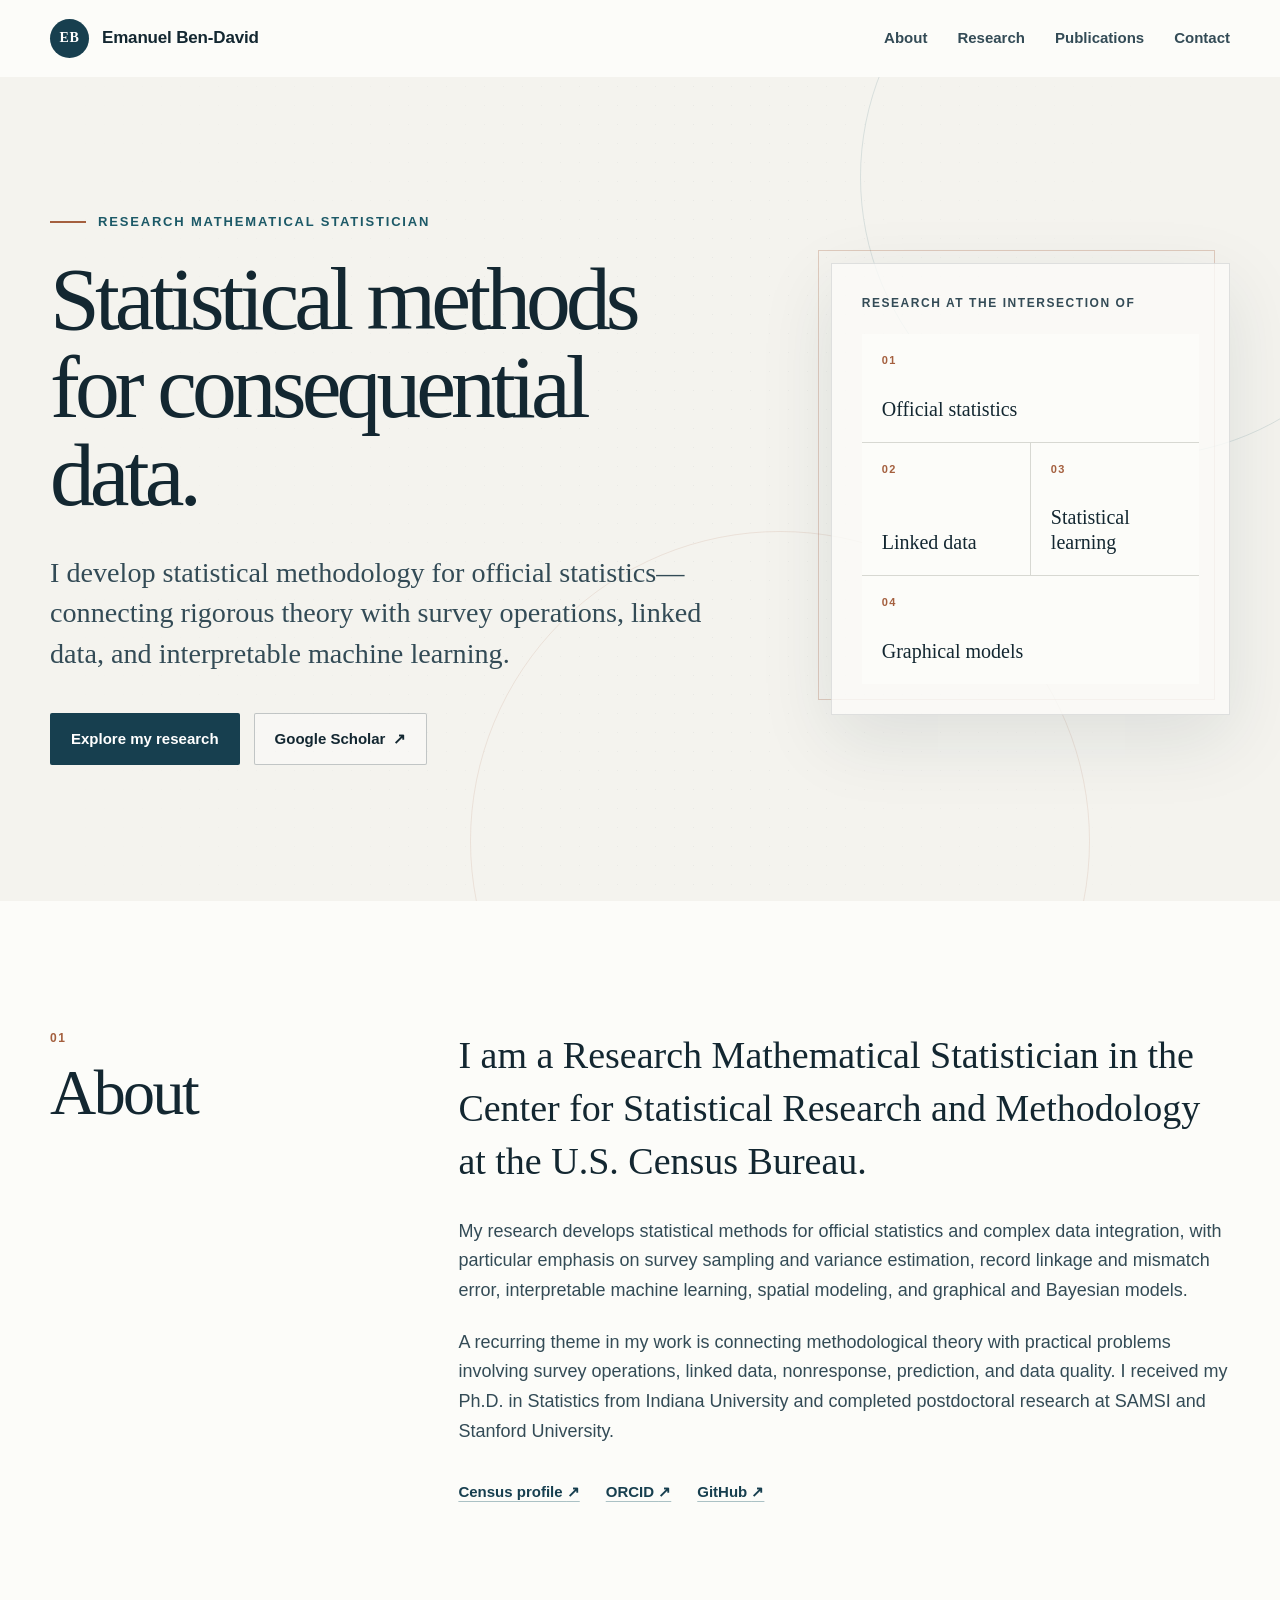
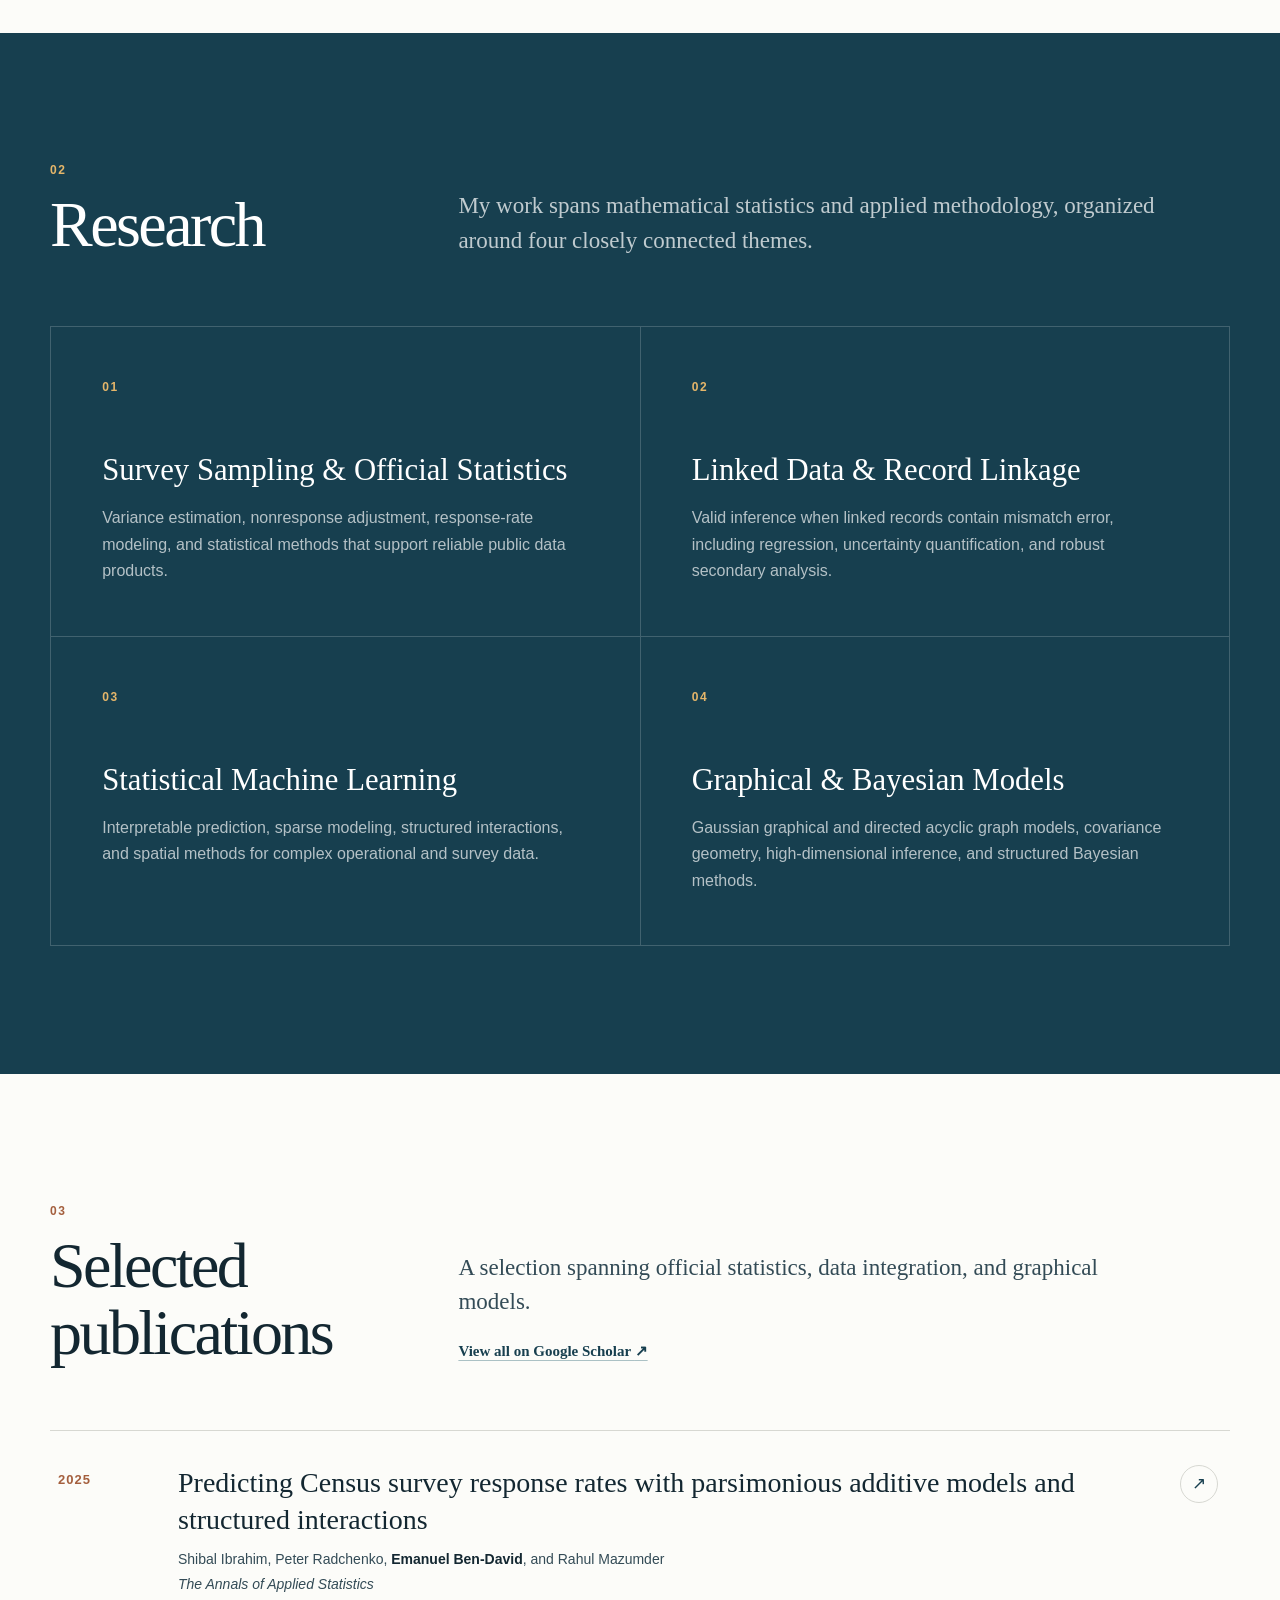
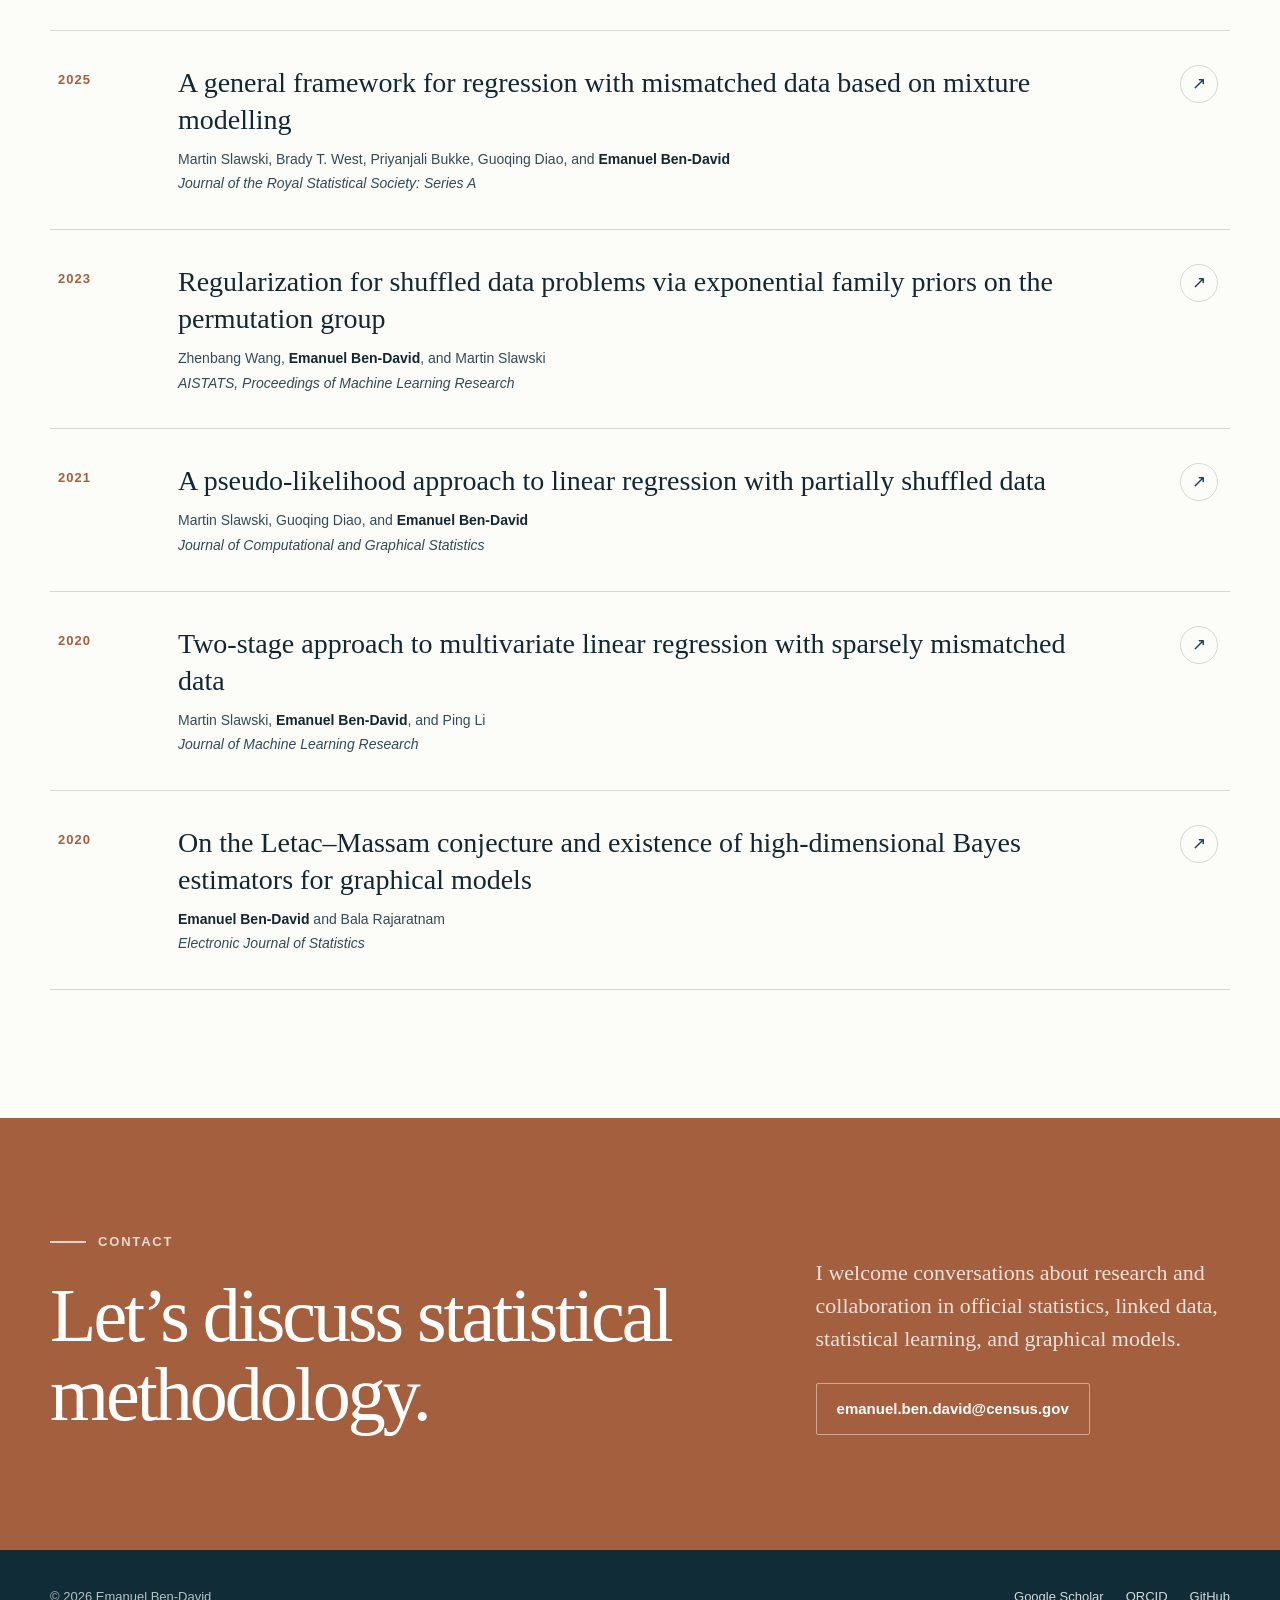
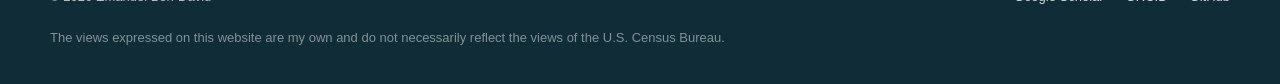
==== index.html @ 2e1df9b4 "Create initial academic website" ====
<!DOCTYPE html>
<html lang="en">
  <head>
    <meta charset="utf-8">
    <meta name="viewport" content="width=device-width, initial-scale=1">
    <meta name="theme-color" content="#173f4f">
    <meta
      name="description"
      content="Emanuel Ben-David is a Research Mathematical Statistician developing statistical methods for official statistics, linked data, and interpretable machine learning."
    >
    <link rel="canonical" href="https://ehb2126.github.io/">

    <meta property="og:type" content="website">
    <meta property="og:title" content="Emanuel Ben-David | Research Mathematical Statistician">
    <meta
      property="og:description"
      content="Statistical methodology for official statistics, data integration, and interpretable machine learning."
    >
    <meta property="og:url" content="https://ehb2126.github.io/">

    <title>Emanuel Ben-David | Research Mathematical Statistician</title>
    <link rel="stylesheet" href="styles.css">
    <script src="script.js" defer></script>

    <script type="application/ld+json">
      {
        "@context": "https://schema.org",
        "@type": "Person",
        "name": "Emanuel Ben-David",
        "url": "https://ehb2126.github.io/",
        "jobTitle": "Research Mathematical Statistician",
        "worksFor": {
          "@type": "GovernmentOrganization",
          "name": "U.S. Census Bureau"
        },
        "alumniOf": {
          "@type": "CollegeOrUniversity",
          "name": "Indiana University"
        },
        "sameAs": [
          "https://scholar.google.com/citations?user=sdaVMvsAAAAJ&hl=en",
          "https://orcid.org/0000-0002-4230-4497",
          "https://github.com/ehb2126"
        ],
        "knowsAbout": [
          "Official statistics",
          "Survey sampling",
          "Record linkage",
          "Statistical machine learning",
          "Graphical models"
        ]
      }
    </script>
  </head>

  <body>
    <a class="skip-link" href="#main-content">Skip to content</a>

    <header class="site-header" data-header>
      <div class="shell header-inner">
        <a class="wordmark" href="#top" aria-label="Emanuel Ben-David, home">
          <span class="wordmark-mark" aria-hidden="true">EB</span>
          <span class="wordmark-name">Emanuel Ben-David</span>
        </a>

        <button
          class="menu-button"
          type="button"
          aria-expanded="false"
          aria-controls="site-navigation"
          data-menu-button
        >
          <span class="menu-button-label">Menu</span>
          <span class="menu-button-icon" aria-hidden="true"></span>
        </button>

        <nav class="site-nav" id="site-navigation" aria-label="Primary navigation" data-navigation>
          <a href="#about">About</a>
          <a href="#research">Research</a>
          <a href="#publications">Publications</a>
          <a href="#contact">Contact</a>
        </nav>
      </div>
    </header>

    <main id="main-content">
      <section class="hero" id="top" aria-labelledby="hero-title">
        <div class="hero-texture" aria-hidden="true"></div>
        <div class="shell hero-grid">
          <div class="hero-copy">
            <p class="eyebrow">Research Mathematical Statistician</p>
            <h1 id="hero-title">Statistical methods for consequential data.</h1>
            <p class="hero-lead">
              I develop statistical methodology for official statistics—connecting rigorous theory
              with survey operations, linked data, and interpretable machine learning.
            </p>
            <div class="hero-actions">
              <a class="button button-primary" href="#research">Explore my research</a>
              <a
                class="button button-secondary"
                href="https://scholar.google.com/citations?user=sdaVMvsAAAAJ&hl=en"
                target="_blank"
                rel="noreferrer"
              >Google Scholar <span aria-hidden="true">↗</span></a>
            </div>
          </div>

          <div class="research-map" role="group" aria-label="Research areas">
            <p class="research-map-label">Research at the intersection of</p>
            <div class="research-map-grid">
              <div class="map-item map-item-wide">
                <span class="map-number">01</span>
                <span>Official statistics</span>
              </div>
              <div class="map-item">
                <span class="map-number">02</span>
                <span>Linked data</span>
              </div>
              <div class="map-item">
                <span class="map-number">03</span>
                <span>Statistical learning</span>
              </div>
              <div class="map-item map-item-wide">
                <span class="map-number">04</span>
                <span>Graphical models</span>
              </div>
            </div>
          </div>
        </div>
      </section>

      <section class="section section-about" id="about" aria-labelledby="about-title">
        <div class="shell section-grid">
          <div class="section-heading">
            <p class="section-index">01</p>
            <h2 id="about-title">About</h2>
          </div>
          <div class="about-copy prose">
            <p class="lede">
              I am a Research Mathematical Statistician in the Center for Statistical Research and
              Methodology at the U.S. Census Bureau.
            </p>
            <p>
              My research develops statistical methods for official statistics and complex data
              integration, with particular emphasis on survey sampling and variance estimation,
              record linkage and mismatch error, interpretable machine learning, spatial modeling,
              and graphical and Bayesian models.
            </p>
            <p>
              A recurring theme in my work is connecting methodological theory with practical
              problems involving survey operations, linked data, nonresponse, prediction, and data
              quality. I received my Ph.D. in Statistics from Indiana University and completed
              postdoctoral research at SAMSI and Stanford University.
            </p>
            <div class="profile-links" role="group" aria-label="Professional profiles">
              <a
                href="https://www.census.gov/content/dam/Census/topics/research/statistical-research/CSRM_Researcher_Profiles.pdf"
                target="_blank"
                rel="noreferrer"
              >Census profile <span aria-hidden="true">↗</span></a>
              <a
                href="https://orcid.org/0000-0002-4230-4497"
                target="_blank"
                rel="noreferrer"
              >ORCID <span aria-hidden="true">↗</span></a>
              <a href="https://github.com/ehb2126" target="_blank" rel="noreferrer">
                GitHub <span aria-hidden="true">↗</span>
              </a>
            </div>
          </div>
        </div>
      </section>

      <section class="section section-tinted" id="research" aria-labelledby="research-title">
        <div class="shell">
          <div class="section-grid section-grid-intro">
            <div class="section-heading">
              <p class="section-index">02</p>
              <h2 id="research-title">Research</h2>
            </div>
            <p class="section-intro">
              My work spans mathematical statistics and applied methodology, organized around four
              closely connected themes.
            </p>
          </div>

          <div class="research-cards">
            <article class="research-card">
              <p class="card-number">01</p>
              <h3>Survey Sampling &amp; Official Statistics</h3>
              <p>
                Variance estimation, nonresponse adjustment, response-rate modeling, and statistical
                methods that support reliable public data products.
              </p>
            </article>

            <article class="research-card">
              <p class="card-number">02</p>
              <h3>Linked Data &amp; Record Linkage</h3>
              <p>
                Valid inference when linked records contain mismatch error, including regression,
                uncertainty quantification, and robust secondary analysis.
              </p>
            </article>

            <article class="research-card">
              <p class="card-number">03</p>
              <h3>Statistical Machine Learning</h3>
              <p>
                Interpretable prediction, sparse modeling, structured interactions, and spatial
                methods for complex operational and survey data.
              </p>
            </article>

            <article class="research-card">
              <p class="card-number">04</p>
              <h3>Graphical &amp; Bayesian Models</h3>
              <p>
                Gaussian graphical and directed acyclic graph models, covariance geometry,
                high-dimensional inference, and structured Bayesian methods.
              </p>
            </article>
          </div>
        </div>
      </section>

      <section class="section" id="publications" aria-labelledby="publications-title">
        <div class="shell">
          <div class="section-grid section-grid-intro">
            <div class="section-heading">
              <p class="section-index">03</p>
              <h2 id="publications-title">Selected publications</h2>
            </div>
            <div class="section-intro publication-intro">
              <p>A selection spanning official statistics, data integration, and graphical models.</p>
              <a
                class="text-link"
                href="https://scholar.google.com/citations?user=sdaVMvsAAAAJ&hl=en"
                target="_blank"
                rel="noreferrer"
              >View all on Google Scholar <span aria-hidden="true">↗</span></a>
            </div>
          </div>

          <div class="publication-list">
            <article class="publication">
              <div class="publication-year">2025</div>
              <div class="publication-copy">
                <h3>
                  <a
                    href="https://projecteuclid.org/journals/annals-of-applied-statistics/volume-19/issue-1/Predicting-census-survey-response-rates-with-parsimonious-additive-models-and/10.1214/24-AOAS1929.full"
                    target="_blank"
                    rel="noreferrer"
                  >Predicting Census survey response rates with parsimonious additive models and structured interactions</a>
                </h3>
                <p class="authors">
                  Shibal Ibrahim, Peter Radchenko, <strong>Emanuel Ben-David</strong>, and Rahul Mazumder
                </p>
                <p class="venue">The Annals of Applied Statistics</p>
              </div>
              <a
                class="publication-arrow"
                href="https://projecteuclid.org/journals/annals-of-applied-statistics/volume-19/issue-1/Predicting-census-survey-response-rates-with-parsimonious-additive-models-and/10.1214/24-AOAS1929.full"
                target="_blank"
                rel="noreferrer"
                aria-label="Open publication: Predicting Census survey response rates"
              >↗</a>
            </article>

            <article class="publication">
              <div class="publication-year">2025</div>
              <div class="publication-copy">
                <h3>
                  <a
                    href="https://doi.org/10.1093/jrsssa/qnae083"
                    target="_blank"
                    rel="noreferrer"
                  >A general framework for regression with mismatched data based on mixture modelling</a>
                </h3>
                <p class="authors">
                  Martin Slawski, Brady T. West, Priyanjali Bukke, Guoqing Diao, and
                  <strong>Emanuel Ben-David</strong>
                </p>
                <p class="venue">Journal of the Royal Statistical Society: Series A</p>
              </div>
              <a
                class="publication-arrow"
                href="https://doi.org/10.1093/jrsssa/qnae083"
                target="_blank"
                rel="noreferrer"
                aria-label="Open publication: A general framework for regression with mismatched data"
              >↗</a>
            </article>

            <article class="publication">
              <div class="publication-year">2023</div>
              <div class="publication-copy">
                <h3>
                  <a
                    href="https://proceedings.mlr.press/v206/wang23a.html"
                    target="_blank"
                    rel="noreferrer"
                  >Regularization for shuffled data problems via exponential family priors on the permutation group</a>
                </h3>
                <p class="authors">
                  Zhenbang Wang, <strong>Emanuel Ben-David</strong>, and Martin Slawski
                </p>
                <p class="venue">AISTATS, Proceedings of Machine Learning Research</p>
              </div>
              <a
                class="publication-arrow"
                href="https://proceedings.mlr.press/v206/wang23a.html"
                target="_blank"
                rel="noreferrer"
                aria-label="Open publication: Regularization for shuffled data problems"
              >↗</a>
            </article>

            <article class="publication">
              <div class="publication-year">2021</div>
              <div class="publication-copy">
                <h3>
                  <a
                    href="https://doi.org/10.1080/10618600.2020.1870482"
                    target="_blank"
                    rel="noreferrer"
                  >A pseudo-likelihood approach to linear regression with partially shuffled data</a>
                </h3>
                <p class="authors">
                  Martin Slawski, Guoqing Diao, and <strong>Emanuel Ben-David</strong>
                </p>
                <p class="venue">Journal of Computational and Graphical Statistics</p>
              </div>
              <a
                class="publication-arrow"
                href="https://doi.org/10.1080/10618600.2020.1870482"
                target="_blank"
                rel="noreferrer"
                aria-label="Open publication: A pseudo-likelihood approach to linear regression"
              >↗</a>
            </article>

            <article class="publication">
              <div class="publication-year">2020</div>
              <div class="publication-copy">
                <h3>
                  <a
                    href="https://www.jmlr.org/papers/v21/19-645.html"
                    target="_blank"
                    rel="noreferrer"
                  >Two-stage approach to multivariate linear regression with sparsely mismatched data</a>
                </h3>
                <p class="authors">
                  Martin Slawski, <strong>Emanuel Ben-David</strong>, and Ping Li
                </p>
                <p class="venue">Journal of Machine Learning Research</p>
              </div>
              <a
                class="publication-arrow"
                href="https://www.jmlr.org/papers/v21/19-645.html"
                target="_blank"
                rel="noreferrer"
                aria-label="Open publication: Two-stage approach to multivariate linear regression"
              >↗</a>
            </article>

            <article class="publication">
              <div class="publication-year">2020</div>
              <div class="publication-copy">
                <h3>
                  <a
                    href="https://doi.org/10.1214/19-EJS1669"
                    target="_blank"
                    rel="noreferrer"
                  >On the Letac–Massam conjecture and existence of high-dimensional Bayes estimators for graphical models</a>
                </h3>
                <p class="authors">
                  <strong>Emanuel Ben-David</strong> and Bala Rajaratnam
                </p>
                <p class="venue">Electronic Journal of Statistics</p>
              </div>
              <a
                class="publication-arrow"
                href="https://doi.org/10.1214/19-EJS1669"
                target="_blank"
                rel="noreferrer"
                aria-label="Open publication: On the Letac–Massam conjecture"
              >↗</a>
            </article>
          </div>
        </div>
      </section>

      <section class="contact" id="contact" aria-labelledby="contact-title">
        <div class="shell contact-grid">
          <div>
            <p class="eyebrow eyebrow-light">Contact</p>
            <h2 id="contact-title">Let’s discuss statistical methodology.</h2>
          </div>
          <div class="contact-copy">
            <p>
              I welcome conversations about research and collaboration in official statistics,
              linked data, statistical learning, and graphical models.
            </p>
            <a class="button button-light" href="mailto:emanuel.ben.david@census.gov">
              emanuel.ben.david@census.gov
            </a>
          </div>
        </div>
      </section>
    </main>

    <footer class="site-footer">
      <div class="shell footer-main">
        <p>© <span data-current-year>2026</span> Emanuel Ben-David</p>
        <div class="footer-links">
          <a
            href="https://scholar.google.com/citations?user=sdaVMvsAAAAJ&hl=en"
            target="_blank"
            rel="noreferrer"
          >Google Scholar</a>
          <a href="https://orcid.org/0000-0002-4230-4497" target="_blank" rel="noreferrer">ORCID</a>
          <a href="https://github.com/ehb2126" target="_blank" rel="noreferrer">GitHub</a>
        </div>
      </div>
      <div class="shell disclaimer">
        The views expressed on this website are my own and do not necessarily reflect the views of
        the U.S. Census Bureau.
      </div>
    </footer>
  </body>
</html>
---- styles.css ----
:root {
  --ink: #132731;
  --ink-soft: #334b56;
  --paper: #f4f3ee;
  --paper-deep: #e9e8e1;
  --surface: #fcfcf9;
  --line: #d7d8d2;
  --teal: #1c5967;
  --teal-dark: #173f4f;
  --rust: #a45f3e;
  --gold: #d5a95a;
  --white: #ffffff;
  --shadow: 0 24px 70px rgba(20, 49, 59, 0.1);
  --shell: min(1180px, calc(100% - 48px));
  --serif: Iowan Old Style, Palatino Linotype, Book Antiqua, Palatino, Georgia, serif;
  --sans: Inter, ui-sans-serif, -apple-system, BlinkMacSystemFont, "Segoe UI", sans-serif;
}

*,
*::before,
*::after {
  box-sizing: border-box;
}

html {
  scroll-behavior: smooth;
  scroll-padding-top: 92px;
}

body {
  margin: 0;
  color: var(--ink);
  background: var(--surface);
  font-family: var(--sans);
  font-size: 17px;
  line-height: 1.65;
  -webkit-font-smoothing: antialiased;
}

body.menu-open {
  overflow: hidden;
}

a {
  color: inherit;
  text-decoration-thickness: 1px;
  text-underline-offset: 4px;
}

a:hover {
  color: var(--teal);
}

button,
a {
  -webkit-tap-highlight-color: transparent;
}

:focus-visible {
  outline: 3px solid var(--gold);
  outline-offset: 4px;
}

.shell {
  width: var(--shell);
  margin-inline: auto;
}

.skip-link {
  position: fixed;
  z-index: 1000;
  top: 12px;
  left: 12px;
  padding: 10px 14px;
  color: var(--white);
  background: var(--teal-dark);
  transform: translateY(-150%);
  transition: transform 180ms ease;
}

.skip-link:focus {
  transform: translateY(0);
}

.site-header {
  position: sticky;
  z-index: 100;
  top: 0;
  border-bottom: 1px solid transparent;
  background: rgba(252, 252, 249, 0.88);
  backdrop-filter: blur(16px);
  transition: border-color 180ms ease, box-shadow 180ms ease;
}

.site-header.is-scrolled {
  border-color: rgba(19, 39, 49, 0.1);
  box-shadow: 0 8px 30px rgba(20, 49, 59, 0.05);
}

.header-inner {
  display: flex;
  min-height: 76px;
  align-items: center;
  justify-content: space-between;
  gap: 32px;
}

.wordmark {
  display: inline-flex;
  align-items: center;
  gap: 13px;
  color: var(--ink);
  font-weight: 650;
  letter-spacing: -0.01em;
  text-decoration: none;
}

.wordmark:hover {
  color: var(--ink);
}

.wordmark-mark {
  display: grid;
  width: 39px;
  height: 39px;
  place-items: center;
  border-radius: 50%;
  color: var(--white);
  background: var(--teal-dark);
  font-family: var(--serif);
  font-size: 14px;
  letter-spacing: 0.04em;
}

.site-nav {
  display: flex;
  align-items: center;
  gap: 30px;
}

.site-nav a {
  position: relative;
  color: var(--ink-soft);
  font-size: 15px;
  font-weight: 600;
  text-decoration: none;
}

.site-nav a::after {
  position: absolute;
  right: 0;
  bottom: -7px;
  left: 0;
  height: 2px;
  background: var(--rust);
  content: "";
  transform: scaleX(0);
  transform-origin: left;
  transition: transform 160ms ease;
}

.site-nav a:hover,
.site-nav a.is-active {
  color: var(--ink);
}

.site-nav a:hover::after,
.site-nav a.is-active::after {
  transform: scaleX(1);
}

.menu-button {
  display: none;
}

.hero {
  position: relative;
  overflow: hidden;
  min-height: calc(100vh - 76px);
  min-height: calc(100svh - 76px);
  padding: 96px 0;
  background: var(--paper);
}

.hero::before {
  position: absolute;
  top: -180px;
  right: -140px;
  width: 560px;
  height: 560px;
  border: 1px solid rgba(28, 89, 103, 0.13);
  border-radius: 50%;
  content: "";
}

.hero::after {
  position: absolute;
  right: 190px;
  bottom: -250px;
  width: 620px;
  height: 620px;
  border: 1px solid rgba(164, 95, 62, 0.12);
  border-radius: 50%;
  content: "";
}

.hero-texture {
  position: absolute;
  inset: 0;
  opacity: 0.32;
  background-image: radial-gradient(rgba(19, 39, 49, 0.16) 0.7px, transparent 0.7px);
  background-size: 19px 19px;
  mask-image: linear-gradient(to right, transparent 2%, black 55%, transparent 96%);
}

.hero-grid {
  position: relative;
  z-index: 1;
  display: grid;
  min-height: calc(100vh - 268px);
  min-height: calc(100svh - 268px);
  align-items: center;
  grid-template-columns: minmax(0, 1.25fr) minmax(360px, 0.75fr);
  gap: clamp(60px, 9vw, 132px);
}

.not-found-grid {
  min-height: calc(100svh - 192px);
  grid-template-columns: 1fr;
}

.eyebrow {
  display: flex;
  margin: 0 0 24px;
  align-items: center;
  gap: 12px;
  color: var(--teal);
  font-size: 13px;
  font-weight: 750;
  letter-spacing: 0.14em;
  line-height: 1.4;
  text-transform: uppercase;
}

.eyebrow::before {
  width: 36px;
  height: 2px;
  background: var(--rust);
  content: "";
}

.hero h1 {
  max-width: 780px;
  margin: 0;
  font-family: var(--serif);
  font-size: clamp(56px, 7vw, 92px);
  font-weight: 500;
  letter-spacing: -0.055em;
  line-height: 0.98;
}

.hero-lead {
  max-width: 670px;
  margin: 34px 0 0;
  color: var(--ink-soft);
  font-family: var(--serif);
  font-size: clamp(22px, 2.2vw, 29px);
  line-height: 1.45;
}

.hero-actions {
  display: flex;
  margin-top: 38px;
  flex-wrap: wrap;
  gap: 14px;
}

.button {
  display: inline-flex;
  min-height: 52px;
  padding: 12px 20px;
  align-items: center;
  justify-content: center;
  gap: 8px;
  border: 1px solid transparent;
  border-radius: 2px;
  font-size: 15px;
  font-weight: 700;
  text-decoration: none;
  transition: background 160ms ease, border-color 160ms ease, color 160ms ease,
    transform 160ms ease;
}

.button:hover {
  transform: translateY(-2px);
}

.button-primary {
  color: var(--white);
  background: var(--teal-dark);
}

.button-primary:hover {
  color: var(--white);
  background: var(--teal);
}

.button-secondary {
  border-color: rgba(19, 39, 49, 0.24);
  color: var(--ink);
  background: rgba(255, 255, 255, 0.35);
}

.button-secondary:hover {
  border-color: var(--teal);
  color: var(--teal-dark);
  background: var(--white);
}

.research-map {
  position: relative;
  padding: 30px;
  border: 1px solid rgba(19, 39, 49, 0.12);
  background: rgba(252, 252, 249, 0.8);
  box-shadow: var(--shadow);
}

.research-map::before {
  position: absolute;
  z-index: -1;
  inset: -14px 14px 14px -14px;
  border: 1px solid rgba(164, 95, 62, 0.28);
  content: "";
}

.research-map-label {
  margin: 0 0 20px;
  color: var(--ink-soft);
  font-size: 12px;
  font-weight: 750;
  letter-spacing: 0.13em;
  text-transform: uppercase;
}

.research-map-grid {
  display: grid;
  grid-template-columns: 1fr 1fr;
  gap: 1px;
  background: var(--line);
}

.map-item {
  display: flex;
  min-height: 132px;
  padding: 20px;
  flex-direction: column;
  justify-content: space-between;
  color: var(--ink);
  background: var(--surface);
  font-family: var(--serif);
  font-size: 20px;
  line-height: 1.25;
}

.map-item-wide {
  grid-column: span 2;
  min-height: 108px;
}

.map-number {
  color: var(--rust);
  font-family: var(--sans);
  font-size: 11px;
  font-weight: 800;
  letter-spacing: 0.12em;
}

.section {
  padding: clamp(92px, 10vw, 148px) 0;
}

.section-grid {
  display: grid;
  grid-template-columns: minmax(200px, 0.38fr) minmax(0, 1fr);
  gap: clamp(48px, 9vw, 140px);
}

.section-heading {
  align-self: start;
}

.section-index {
  margin: 0 0 10px;
  color: var(--rust);
  font-size: 12px;
  font-weight: 800;
  letter-spacing: 0.14em;
}

.section h2,
.contact h2 {
  margin: 0;
  font-family: var(--serif);
  font-size: clamp(40px, 5vw, 64px);
  font-weight: 500;
  letter-spacing: -0.04em;
  line-height: 1.05;
}

.prose {
  max-width: 800px;
  color: var(--ink-soft);
  font-size: 18px;
}

.prose p {
  margin: 0 0 22px;
}

.prose .lede {
  margin-bottom: 28px;
  color: var(--ink);
  font-family: var(--serif);
  font-size: clamp(27px, 3vw, 38px);
  line-height: 1.4;
}

.profile-links {
  display: flex;
  margin-top: 34px;
  flex-wrap: wrap;
  gap: 10px 26px;
}

.profile-links a,
.text-link {
  color: var(--teal-dark);
  font-size: 15px;
  font-weight: 750;
  text-decoration-color: rgba(28, 89, 103, 0.36);
}

.section-tinted {
  background: var(--teal-dark);
  color: var(--white);
}

.section-tinted .section-index {
  color: #e5b66a;
}

.section-grid-intro {
  align-items: end;
}

.section-intro {
  max-width: 700px;
  margin: 0;
  color: var(--ink-soft);
  font-family: var(--serif);
  font-size: 23px;
  line-height: 1.5;
}

.section-tinted .section-intro {
  color: rgba(255, 255, 255, 0.73);
}

.research-cards {
  display: grid;
  margin-top: 68px;
  grid-template-columns: repeat(2, minmax(0, 1fr));
  border-top: 1px solid rgba(255, 255, 255, 0.18);
  border-left: 1px solid rgba(255, 255, 255, 0.18);
}

.research-card {
  min-height: 305px;
  padding: clamp(30px, 4vw, 52px);
  border-right: 1px solid rgba(255, 255, 255, 0.18);
  border-bottom: 1px solid rgba(255, 255, 255, 0.18);
  transition: background 180ms ease;
}

.research-card:hover {
  background: rgba(255, 255, 255, 0.045);
}

.card-number {
  margin: 0 0 54px;
  color: #e5b66a;
  font-size: 12px;
  font-weight: 800;
  letter-spacing: 0.14em;
}

.research-card h3 {
  margin: 0 0 17px;
  font-family: var(--serif);
  font-size: clamp(25px, 2.4vw, 33px);
  font-weight: 500;
  line-height: 1.18;
}

.research-card p:last-child {
  max-width: 480px;
  margin: 0;
  color: rgba(255, 255, 255, 0.68);
  font-size: 16px;
}

.publication-intro p {
  margin: 0 0 12px;
}

.publication-list {
  margin-top: 64px;
  border-top: 1px solid var(--line);
}

.publication {
  display: grid;
  padding: 34px 8px;
  align-items: start;
  grid-template-columns: 92px minmax(0, 1fr) 42px;
  gap: 28px;
  border-bottom: 1px solid var(--line);
  transition: background 160ms ease, padding 160ms ease;
}

.publication:hover {
  padding-right: 18px;
  padding-left: 18px;
  background: var(--paper);
}

.publication-year {
  padding-top: 4px;
  color: var(--rust);
  font-size: 13px;
  font-weight: 800;
  letter-spacing: 0.08em;
}

.publication h3 {
  max-width: 900px;
  margin: 0 0 10px;
  font-family: var(--serif);
  font-size: clamp(21px, 2.2vw, 28px);
  font-weight: 500;
  line-height: 1.32;
}

.publication h3 a {
  text-decoration: none;
}

.publication h3 a:hover {
  color: var(--teal);
}

.authors,
.venue {
  margin: 0;
  color: var(--ink-soft);
  font-size: 14px;
  line-height: 1.55;
}

.authors strong {
  color: var(--ink);
  font-weight: 700;
}

.venue {
  margin-top: 3px;
  font-style: italic;
}

.publication-arrow {
  display: grid;
  width: 38px;
  height: 38px;
  place-items: center;
  border: 1px solid var(--line);
  border-radius: 50%;
  color: var(--teal-dark);
  font-size: 17px;
  text-decoration: none;
  transition: color 160ms ease, background 160ms ease, border-color 160ms ease;
}

.publication-arrow:hover {
  border-color: var(--teal-dark);
  color: var(--white);
  background: var(--teal-dark);
}

.contact {
  padding: clamp(84px, 9vw, 128px) 0;
  color: var(--white);
  background: var(--rust);
}

.contact-grid {
  display: grid;
  align-items: end;
  grid-template-columns: minmax(0, 1fr) minmax(360px, 0.65fr);
  gap: clamp(48px, 10vw, 150px);
}

.eyebrow-light {
  color: rgba(255, 255, 255, 0.76);
}

.eyebrow-light::before {
  background: rgba(255, 255, 255, 0.72);
}

.contact h2 {
  max-width: 700px;
  font-size: clamp(44px, 6vw, 76px);
}

.contact-copy p {
  max-width: 560px;
  margin: 0 0 28px;
  color: rgba(255, 255, 255, 0.82);
  font-family: var(--serif);
  font-size: 22px;
  line-height: 1.5;
}

.button-light {
  border-color: rgba(255, 255, 255, 0.45);
  color: var(--white);
  background: transparent;
}

.button-light:hover {
  color: var(--rust);
  background: var(--white);
}

.site-footer {
  padding: 36px 0;
  color: rgba(255, 255, 255, 0.7);
  background: #102c37;
  font-size: 13px;
}

.footer-main {
  display: flex;
  align-items: center;
  justify-content: space-between;
  gap: 24px;
}

.footer-main p {
  margin: 0;
}

.footer-links {
  display: flex;
  flex-wrap: wrap;
  gap: 22px;
}

.footer-links a {
  color: rgba(255, 255, 255, 0.82);
  text-decoration: none;
}

.footer-links a:hover {
  color: var(--white);
}

.disclaimer {
  max-width: 830px;
  margin-top: 20px;
  margin-left: max(24px, calc((100% - min(1180px, calc(100% - 48px))) / 2));
  color: rgba(255, 255, 255, 0.48);
  line-height: 1.55;
}

@media (max-width: 900px) {
  :root {
    --shell: min(100% - 40px, 760px);
  }

  .header-inner {
    min-height: 70px;
  }

  .menu-button {
    display: inline-flex;
    padding: 10px 0;
    align-items: center;
    gap: 10px;
    border: 0;
    color: var(--ink);
    background: transparent;
    font: inherit;
    font-size: 14px;
    font-weight: 700;
    cursor: pointer;
  }

  .menu-button-icon,
  .menu-button-icon::before,
  .menu-button-icon::after {
    display: block;
    width: 21px;
    height: 2px;
    background: currentColor;
    content: "";
    transition: transform 180ms ease, opacity 180ms ease;
  }

  .menu-button-icon {
    position: relative;
  }

  .menu-button-icon::before {
    position: absolute;
    top: -6px;
  }

  .menu-button-icon::after {
    position: absolute;
    top: 6px;
  }

  .menu-button[aria-expanded="true"] .menu-button-icon {
    background: transparent;
  }

  .menu-button[aria-expanded="true"] .menu-button-icon::before {
    top: 0;
    transform: rotate(45deg);
  }

  .menu-button[aria-expanded="true"] .menu-button-icon::after {
    top: 0;
    transform: rotate(-45deg);
  }

  .site-nav {
    position: fixed;
    top: 70px;
    right: 0;
    left: 0;
    display: grid;
    padding: 24px 20px 32px;
    gap: 0;
    border-bottom: 1px solid var(--line);
    background: var(--surface);
    box-shadow: 0 20px 40px rgba(20, 49, 59, 0.12);
    opacity: 0;
    pointer-events: none;
    transform: translateY(-12px);
    transition: opacity 180ms ease, transform 180ms ease;
  }

  .site-nav.is-open {
    opacity: 1;
    pointer-events: auto;
    transform: translateY(0);
  }

  .site-nav a {
    padding: 15px 4px;
    border-bottom: 1px solid var(--line);
    font-family: var(--serif);
    font-size: 22px;
    font-weight: 500;
  }

  .site-nav a:last-child {
    border-bottom: 0;
  }

  .site-nav a::after {
    display: none;
  }

  .hero {
    min-height: auto;
    padding: 84px 0 96px;
  }

  .hero-grid {
    min-height: auto;
    grid-template-columns: 1fr;
    gap: 78px;
  }

  .hero h1 {
    max-width: 720px;
  }

  .research-map {
    max-width: 600px;
  }

  .section-grid,
  .contact-grid {
    grid-template-columns: 1fr;
    gap: 44px;
  }

  .section-grid-intro {
    align-items: start;
  }

  .research-cards {
    margin-top: 54px;
  }

  .contact-grid {
    align-items: start;
  }

  .contact-copy {
    max-width: 650px;
  }
}

@media (max-width: 640px) {
  :root {
    --shell: calc(100% - 32px);
  }

  html {
    scroll-padding-top: 74px;
  }

  body {
    font-size: 16px;
  }

  .wordmark-name {
    display: none;
  }

  .hero {
    padding: 70px 0 78px;
  }

  .hero::before {
    width: 360px;
    height: 360px;
  }

  .hero-grid {
    gap: 62px;
  }

  .hero h1 {
    font-size: clamp(48px, 14vw, 68px);
  }

  .hero-lead {
    margin-top: 28px;
    font-size: 21px;
  }

  .hero-actions {
    align-items: stretch;
    flex-direction: column;
  }

  .button {
    width: 100%;
  }

  .research-map {
    padding: 20px;
  }

  .research-map::before {
    inset: -9px 9px 9px -9px;
  }

  .map-item {
    min-height: 112px;
    padding: 16px;
    font-size: 18px;
  }

  .map-item-wide {
    min-height: 92px;
  }

  .section {
    padding: 80px 0;
  }

  .section-grid,
  .contact-grid {
    gap: 34px;
  }

  .section h2,
  .contact h2 {
    font-size: 42px;
  }

  .prose {
    font-size: 17px;
  }

  .prose .lede {
    font-size: 27px;
  }

  .profile-links {
    align-items: flex-start;
    flex-direction: column;
  }

  .section-intro {
    font-size: 21px;
  }

  .research-cards {
    grid-template-columns: 1fr;
  }

  .research-card {
    min-height: 270px;
    padding: 28px;
  }

  .card-number {
    margin-bottom: 40px;
  }

  .publication-list {
    margin-top: 46px;
  }

  .publication {
    padding: 27px 0;
    grid-template-columns: 1fr 34px;
    gap: 12px;
  }

  .publication:hover {
    padding-right: 0;
    padding-left: 0;
    background: transparent;
  }

  .publication-year {
    grid-column: 1 / -1;
  }

  .publication-arrow {
    width: 32px;
    height: 32px;
  }

  .contact {
    padding: 76px 0;
  }

  .contact-copy p {
    font-size: 20px;
  }

  .footer-main {
    align-items: flex-start;
    flex-direction: column;
  }

  .disclaimer {
    width: var(--shell);
    margin-right: auto;
    margin-left: auto;
  }
}

@media (prefers-reduced-motion: reduce) {
  *,
  *::before,
  *::after {
    scroll-behavior: auto !important;
    transition-duration: 0.01ms !important;
  }
}
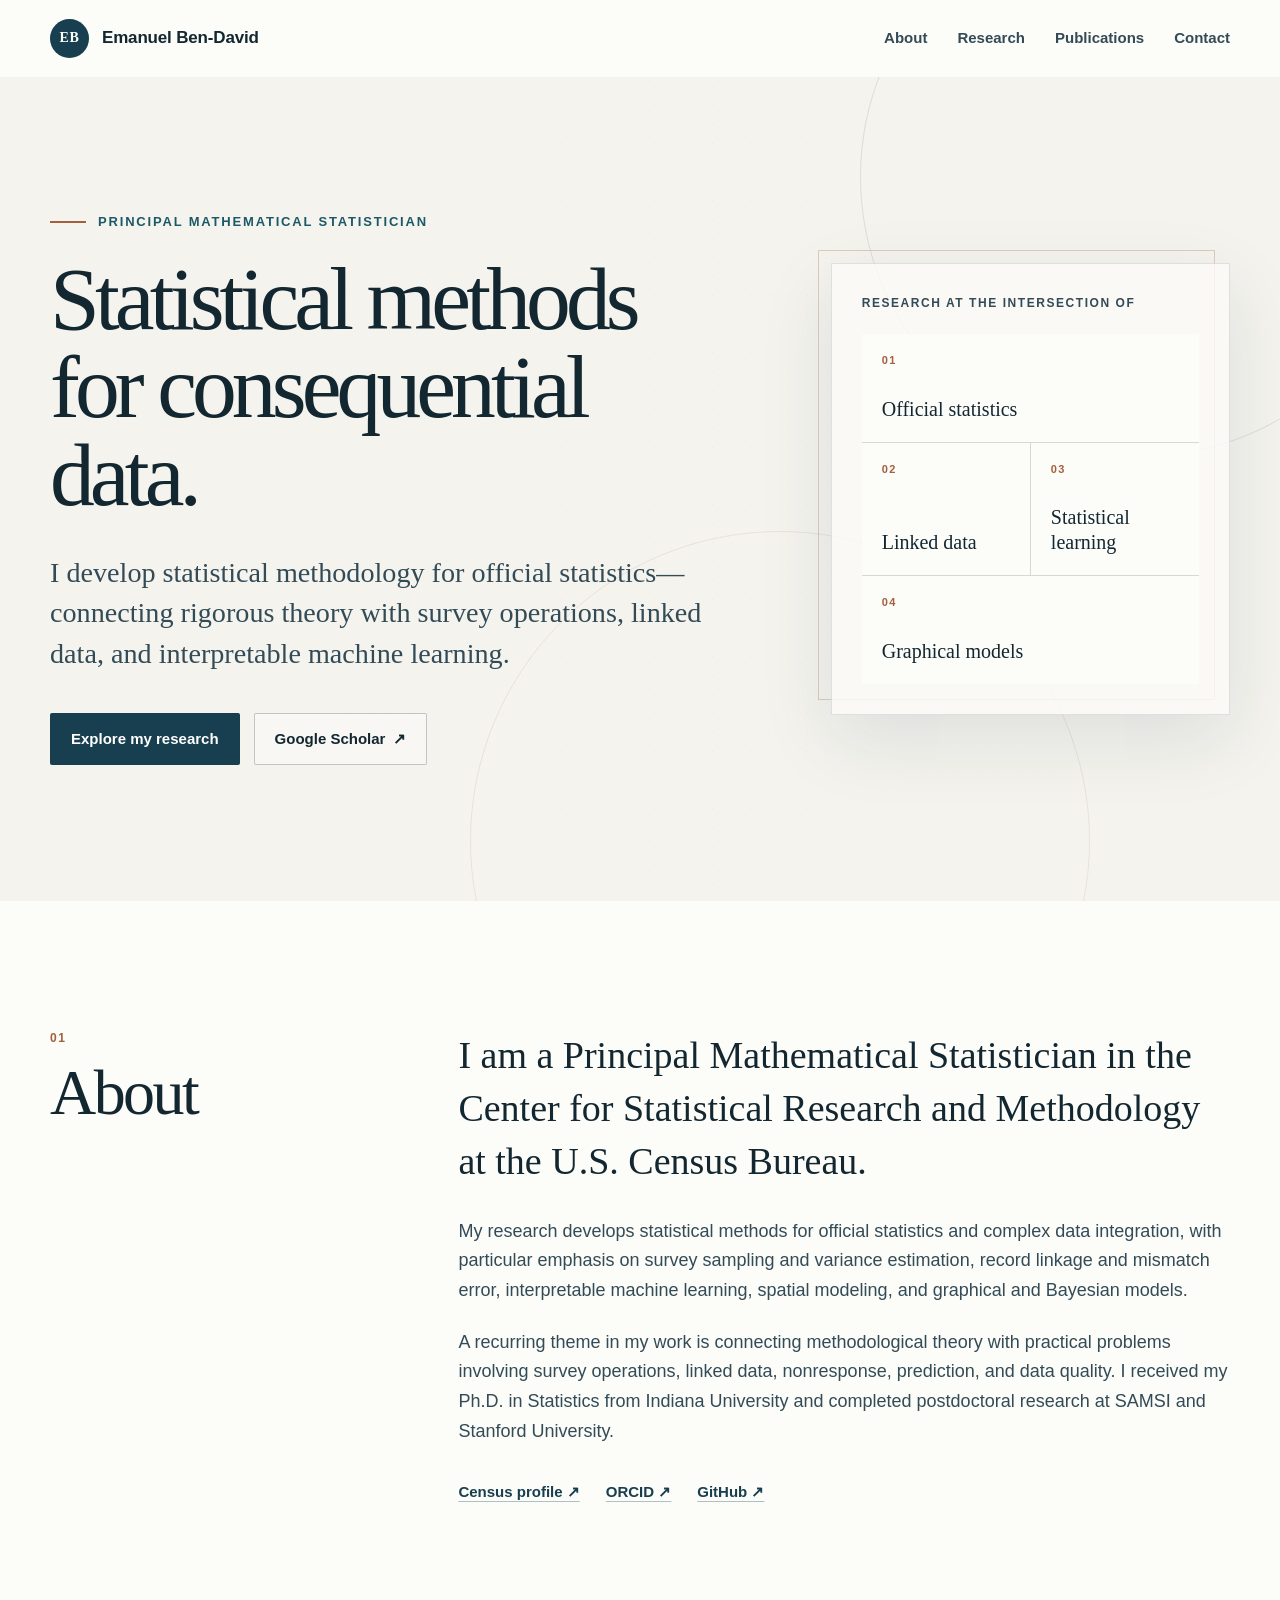
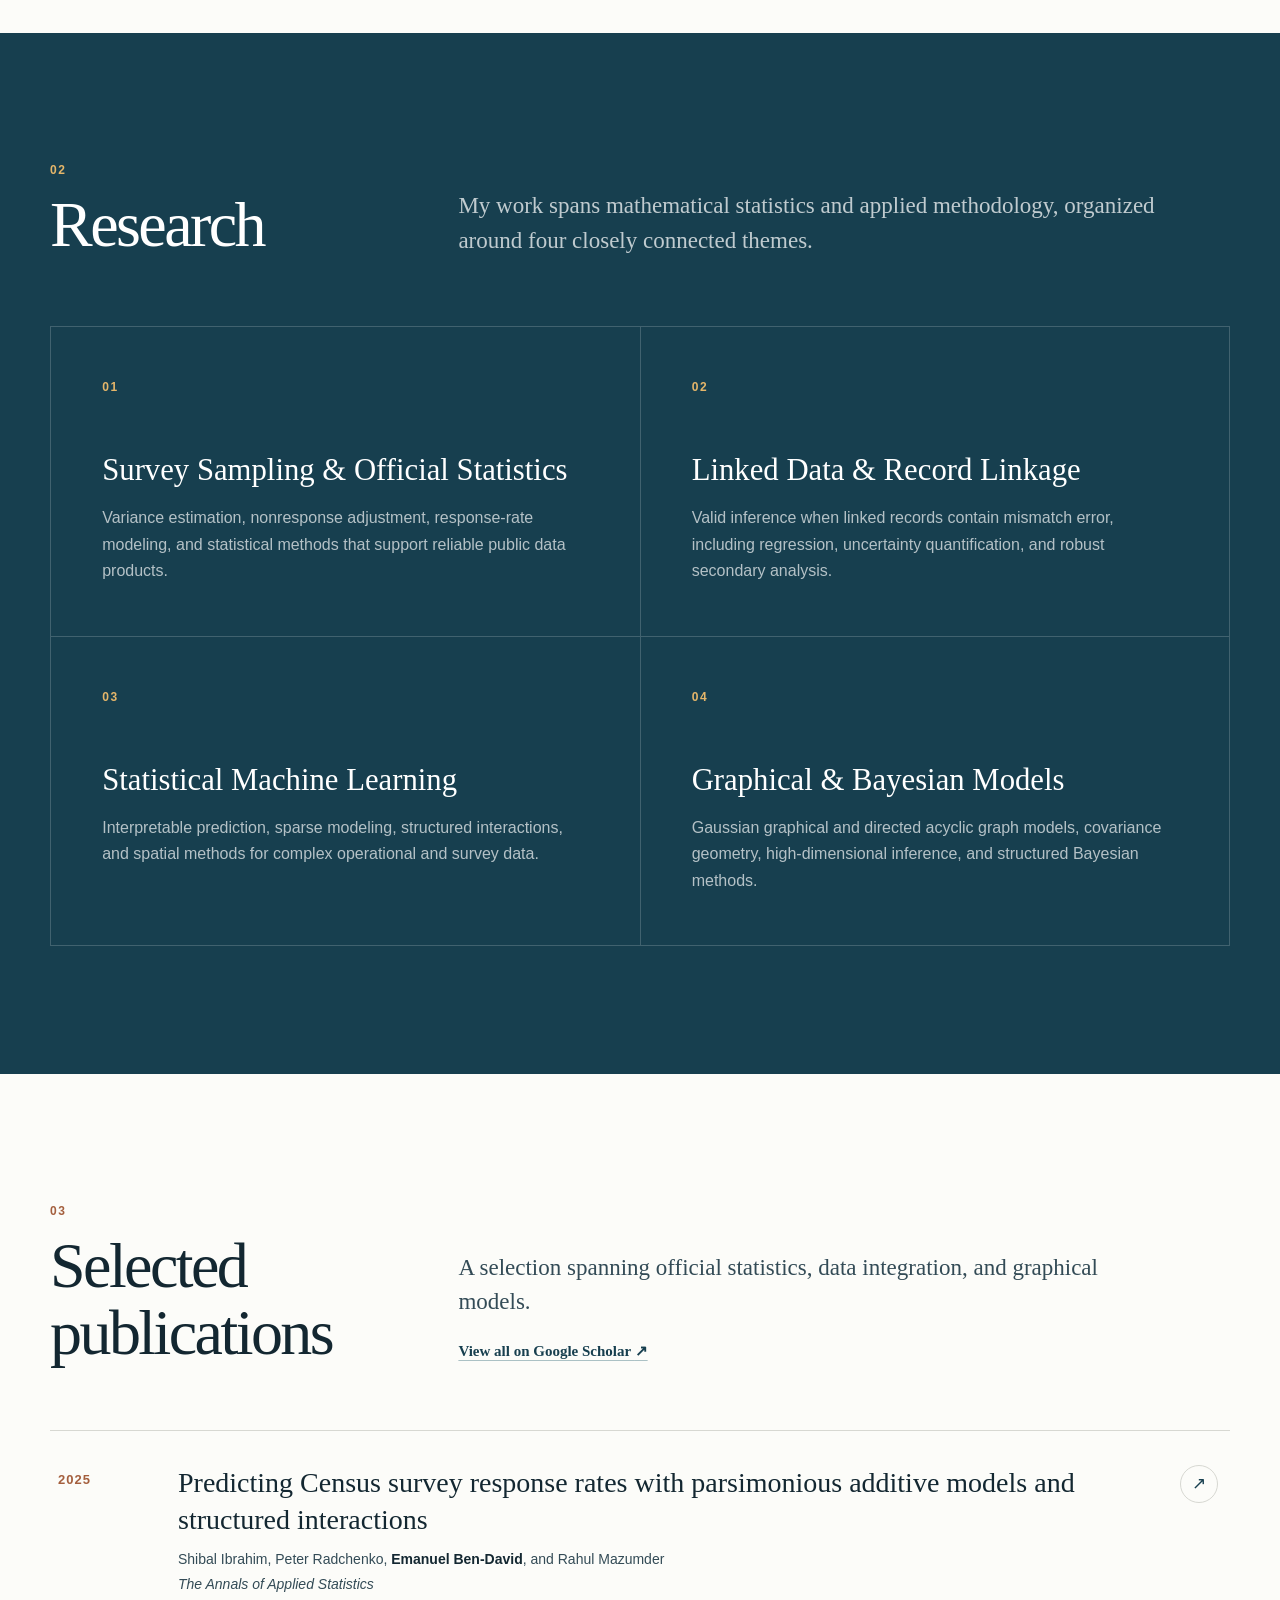
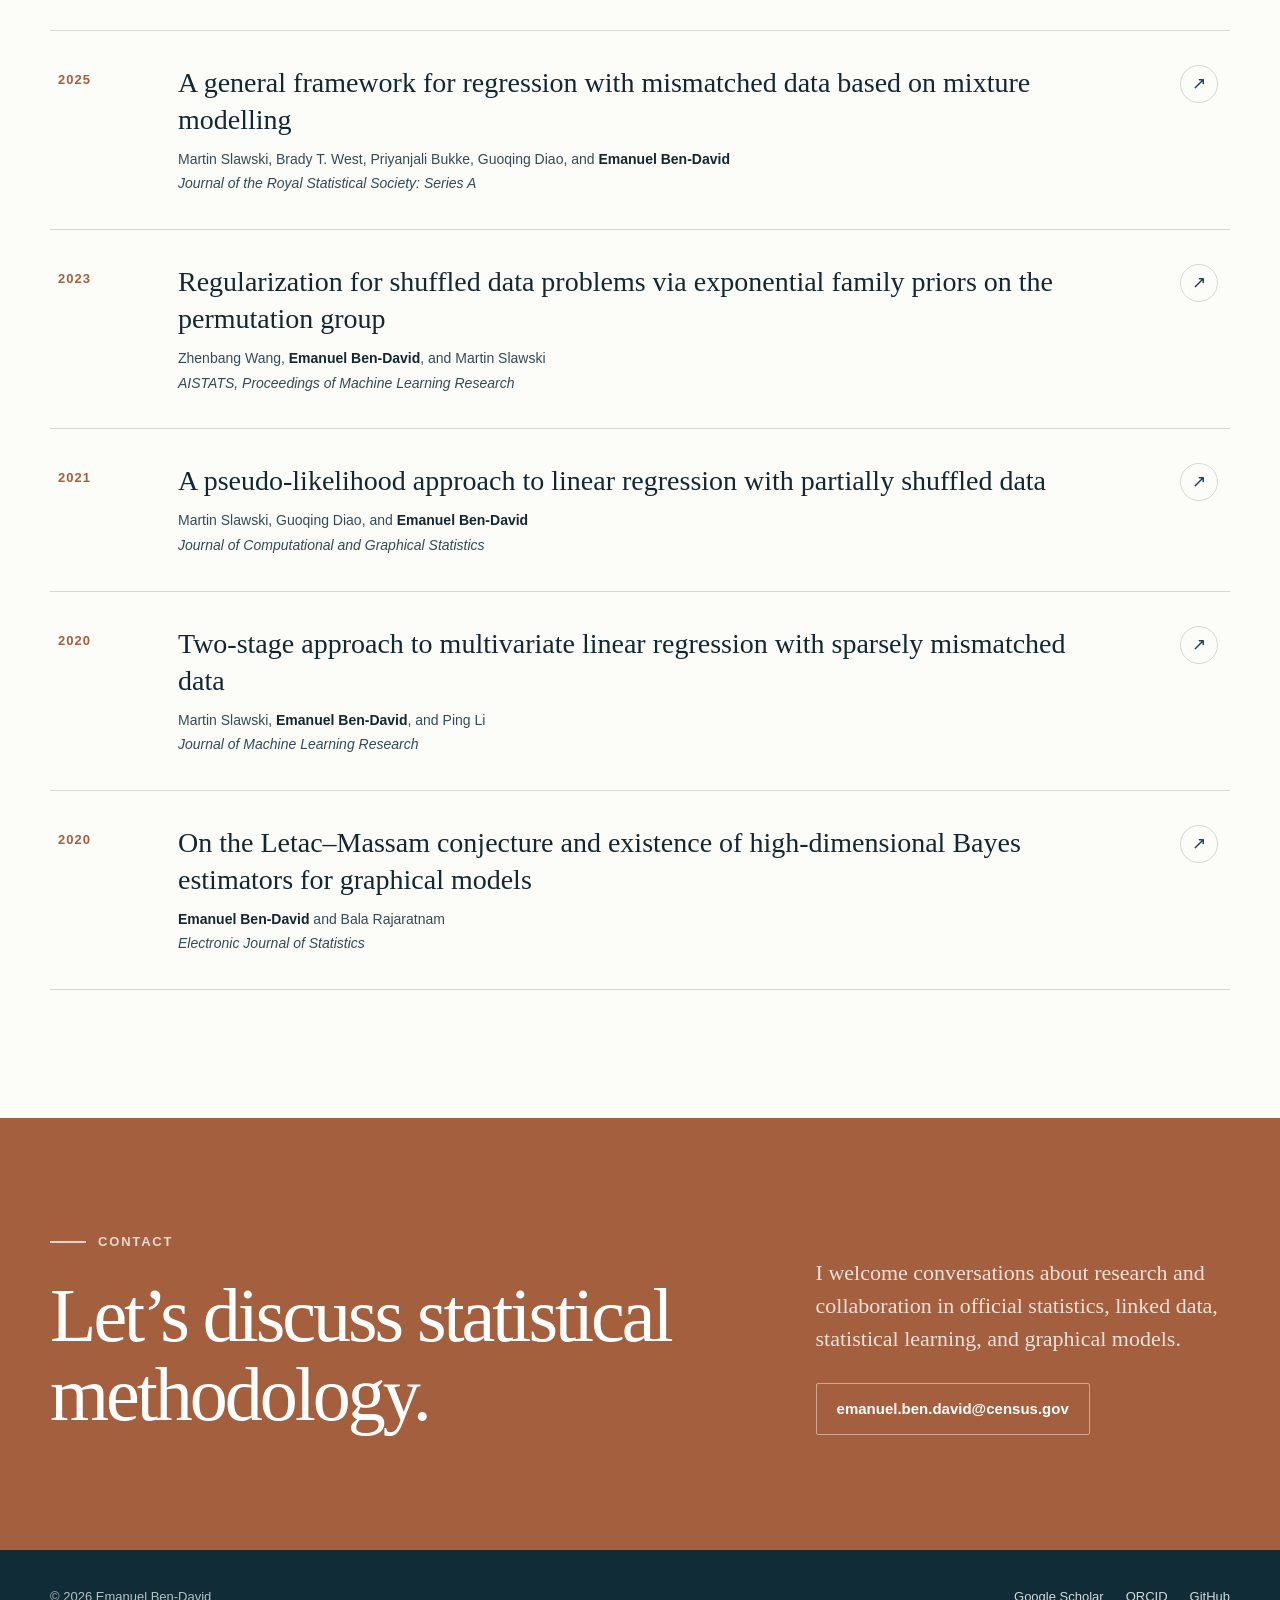
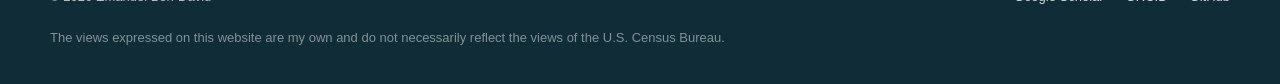
==== commit 4822fd50: "Update professional title" ====
--- a/index.html
+++ b/index.html
@@ -6,19 +6,19 @@
     <meta name="theme-color" content="#173f4f">
     <meta
       name="description"
-      content="Emanuel Ben-David is a Research Mathematical Statistician developing statistical methods for official statistics, linked data, and interpretable machine learning."
+      content="Emanuel Ben-David is a Principal Mathematical Statistician developing statistical methods for official statistics, linked data, and interpretable machine learning."
     >
     <link rel="canonical" href="https://ehb2126.github.io/">
 
     <meta property="og:type" content="website">
-    <meta property="og:title" content="Emanuel Ben-David | Research Mathematical Statistician">
+    <meta property="og:title" content="Emanuel Ben-David | Principal Mathematical Statistician">
     <meta
       property="og:description"
       content="Statistical methodology for official statistics, data integration, and interpretable machine learning."
     >
     <meta property="og:url" content="https://ehb2126.github.io/">
 
-    <title>Emanuel Ben-David | Research Mathematical Statistician</title>
+    <title>Emanuel Ben-David | Principal Mathematical Statistician</title>
     <link rel="stylesheet" href="styles.css">
     <script src="script.js" defer></script>
 
@@ -28,7 +28,7 @@
         "@type": "Person",
         "name": "Emanuel Ben-David",
         "url": "https://ehb2126.github.io/",
-        "jobTitle": "Research Mathematical Statistician",
+        "jobTitle": "Principal Mathematical Statistician",
         "worksFor": {
           "@type": "GovernmentOrganization",
           "name": "U.S. Census Bureau"
@@ -88,7 +88,7 @@
         <div class="hero-texture" aria-hidden="true"></div>
         <div class="shell hero-grid">
           <div class="hero-copy">
-            <p class="eyebrow">Research Mathematical Statistician</p>
+            <p class="eyebrow">Principal Mathematical Statistician</p>
             <h1 id="hero-title">Statistical methods for consequential data.</h1>
             <p class="hero-lead">
               I develop statistical methodology for official statistics—connecting rigorous theory
@@ -137,7 +137,7 @@
           </div>
           <div class="about-copy prose">
             <p class="lede">
-              I am a Research Mathematical Statistician in the Center for Statistical Research and
+              I am a Principal Mathematical Statistician in the Center for Statistical Research and
               Methodology at the U.S. Census Bureau.
             </p>
             <p>
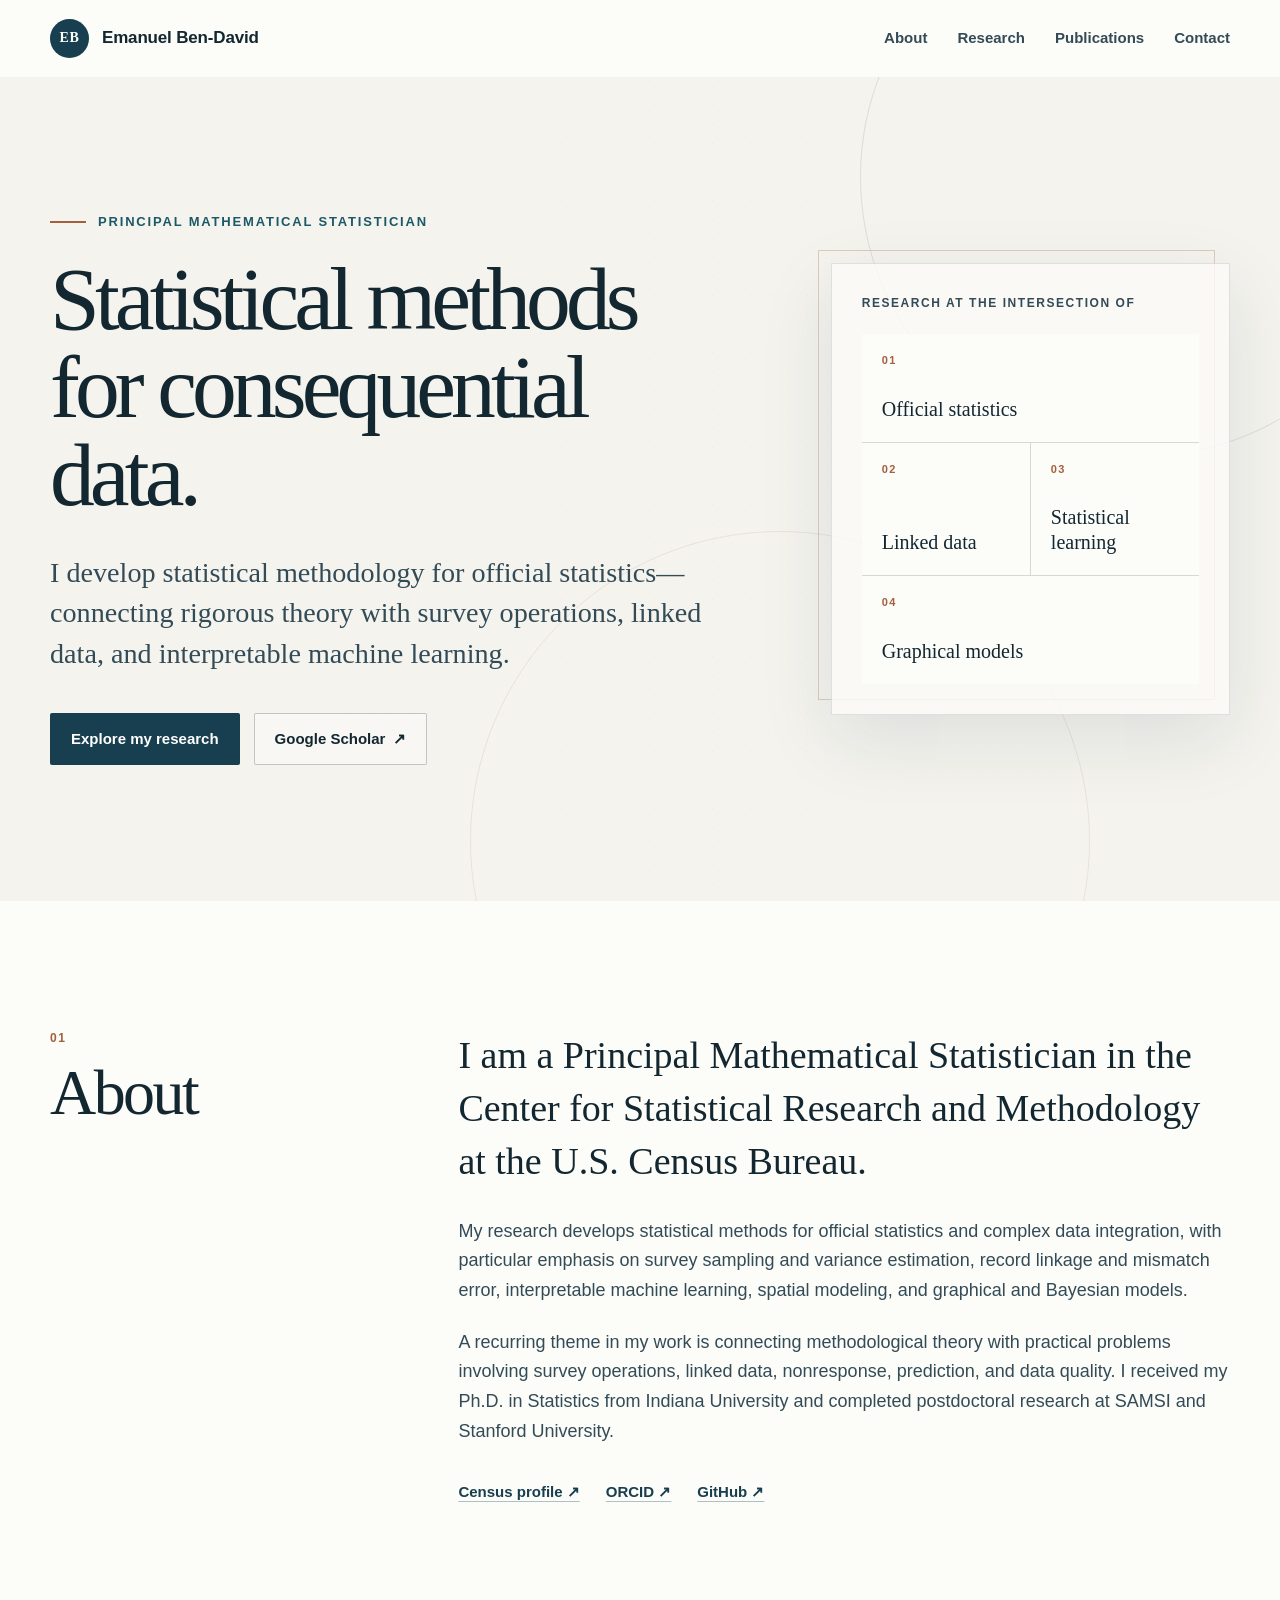
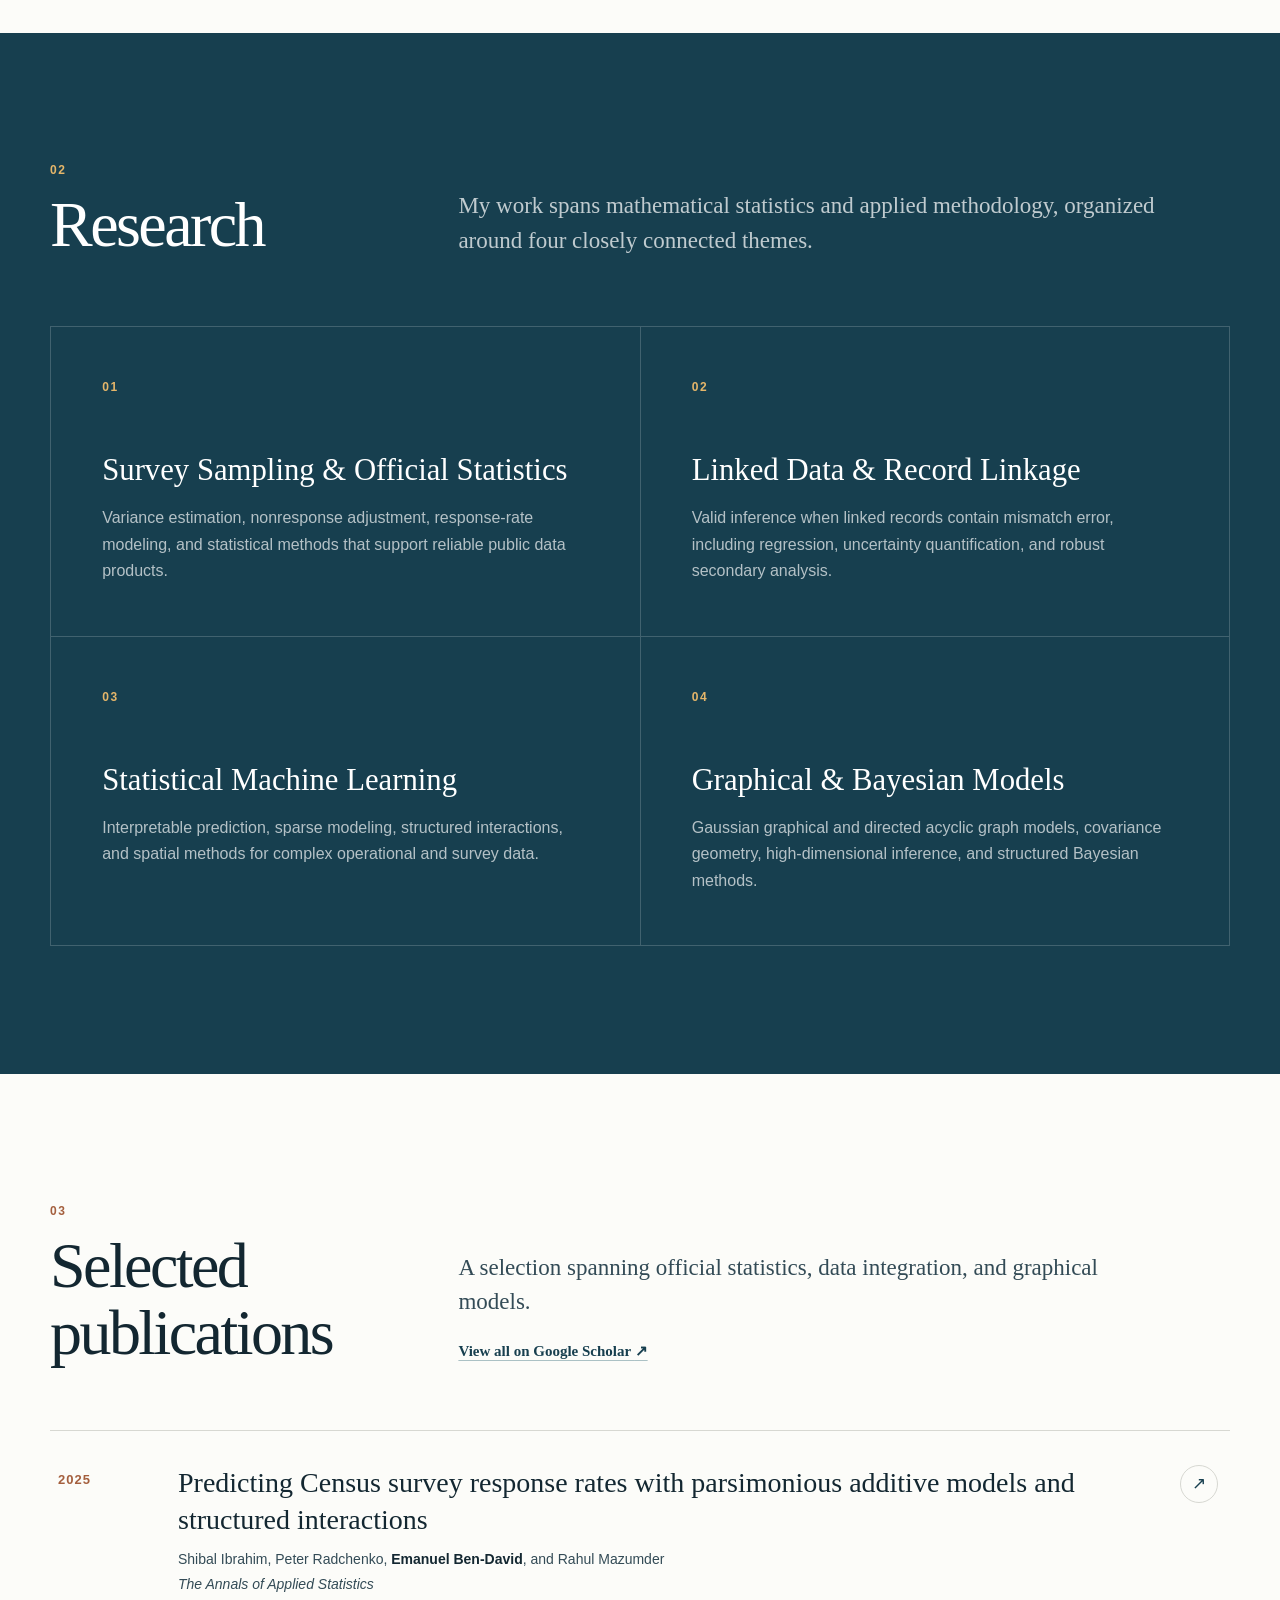
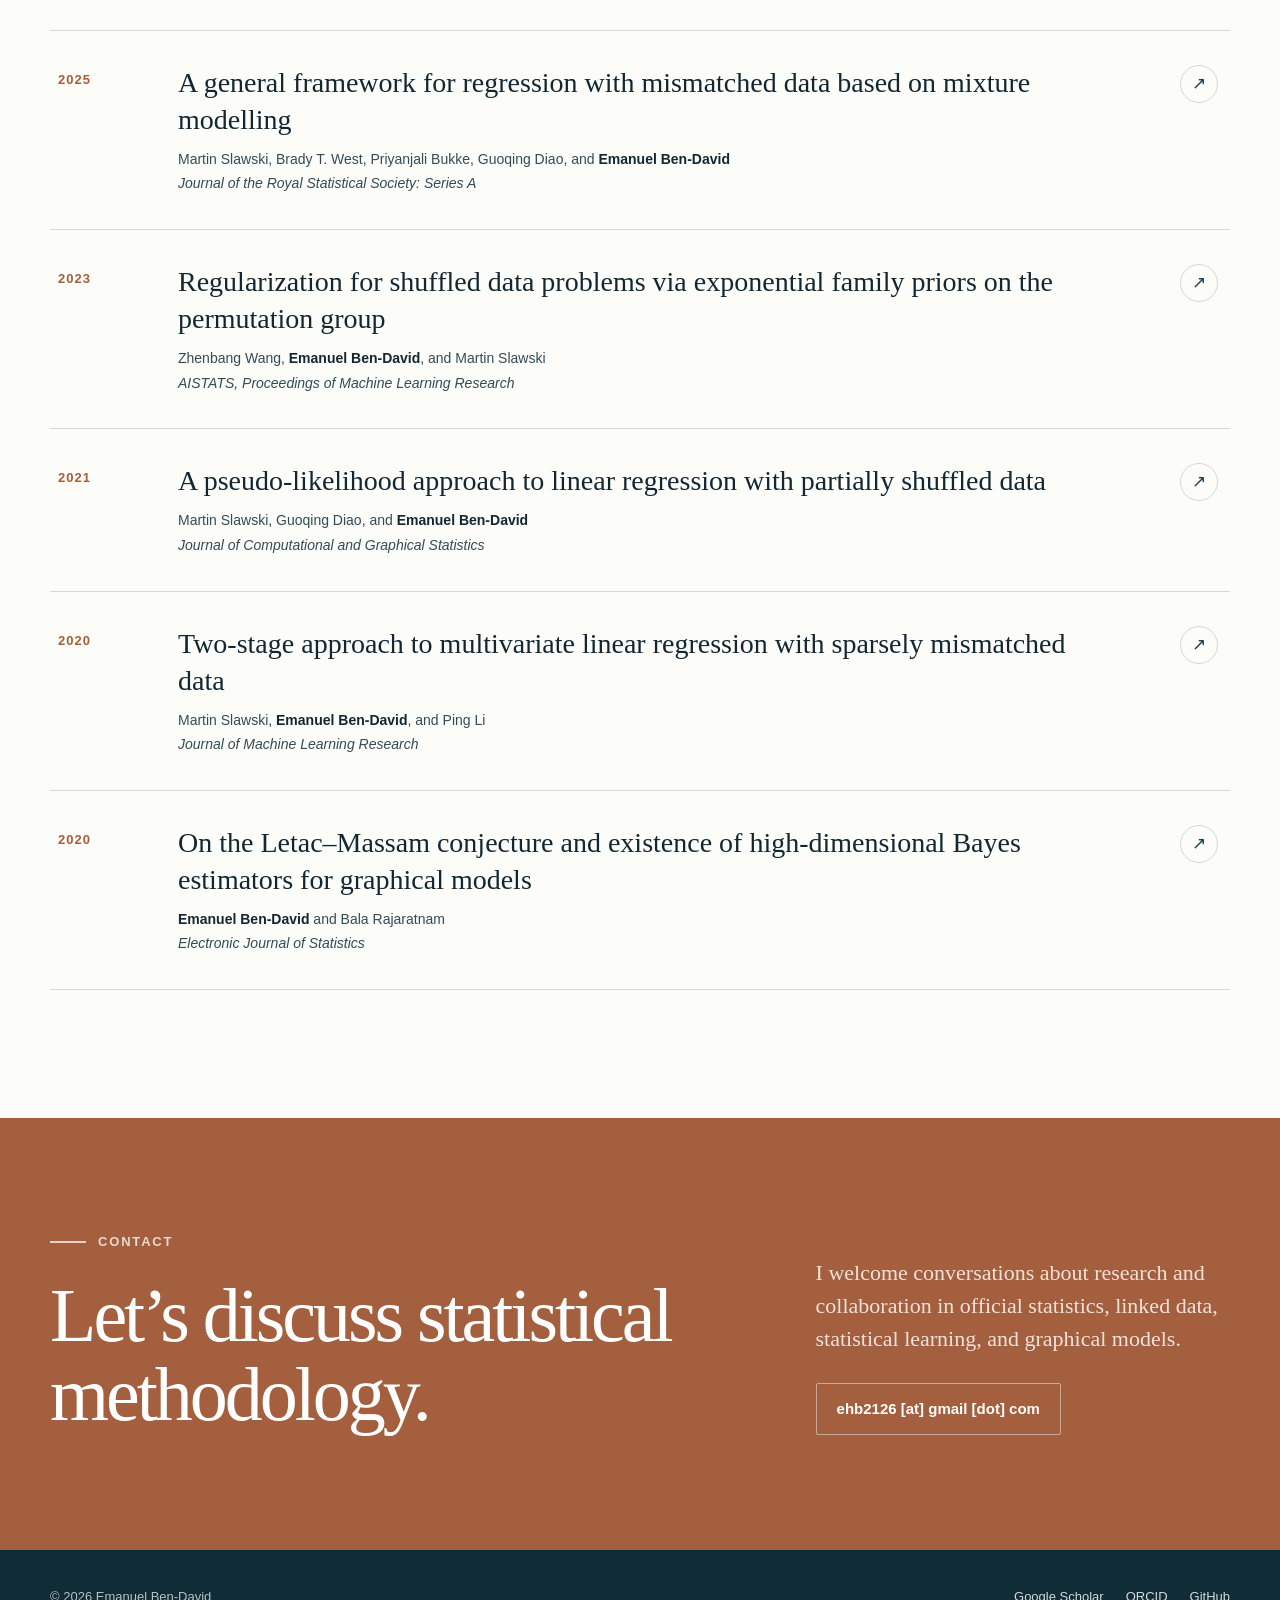
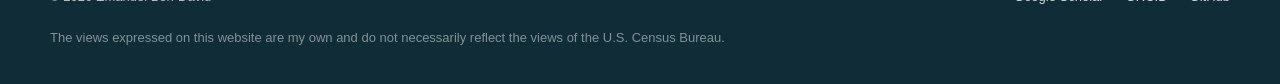
==== commit 93e1397a: "Use protected Gmail contact link" ====
--- a/index.html
+++ b/index.html
@@ -402,8 +402,13 @@
               I welcome conversations about research and collaboration in official statistics,
               linked data, statistical learning, and graphical models.
             </p>
-            <a class="button button-light" href="mailto:emanuel.ben.david@census.gov">
-              emanuel.ben.david@census.gov
+            <a
+              class="button button-light"
+              href="#contact"
+              data-email-link
+              aria-label="Email Emanuel Ben-David"
+            >
+              <span data-email-display>Email Emanuel</span>
             </a>
           </div>
         </div>
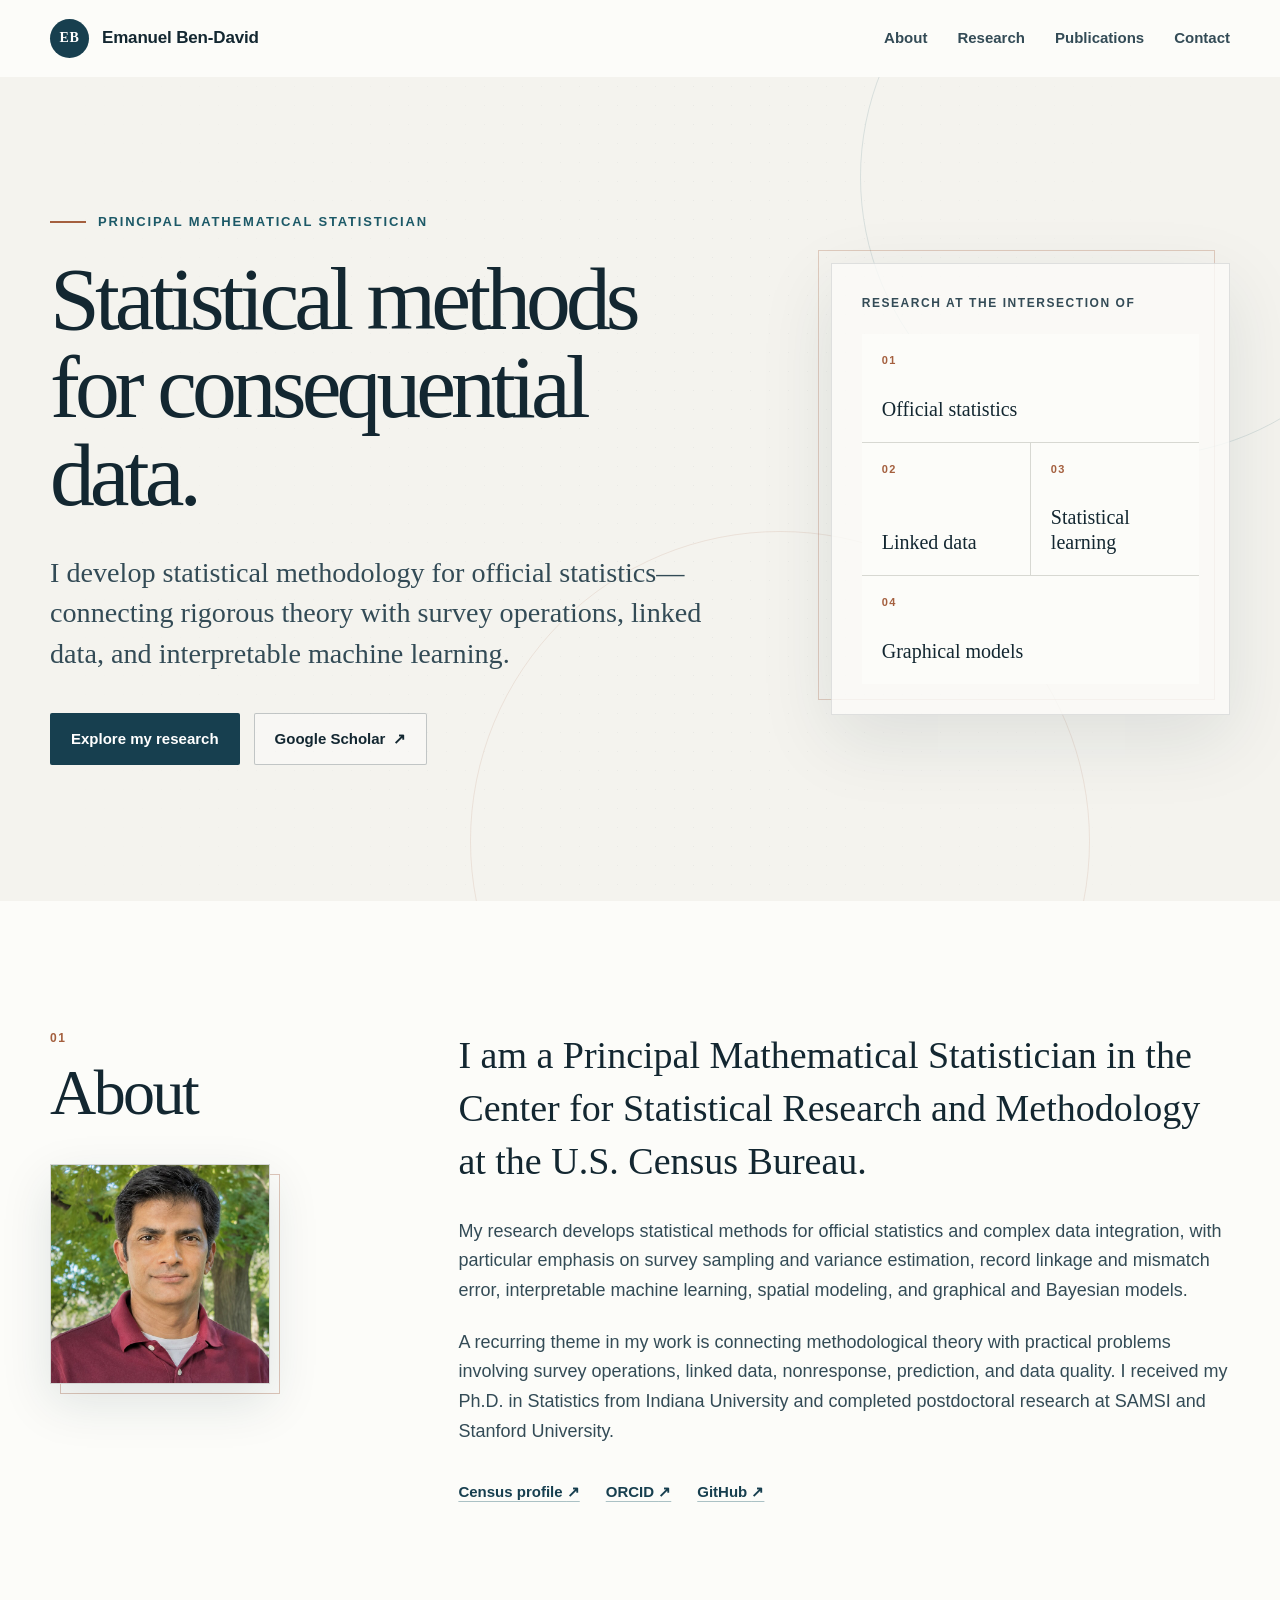
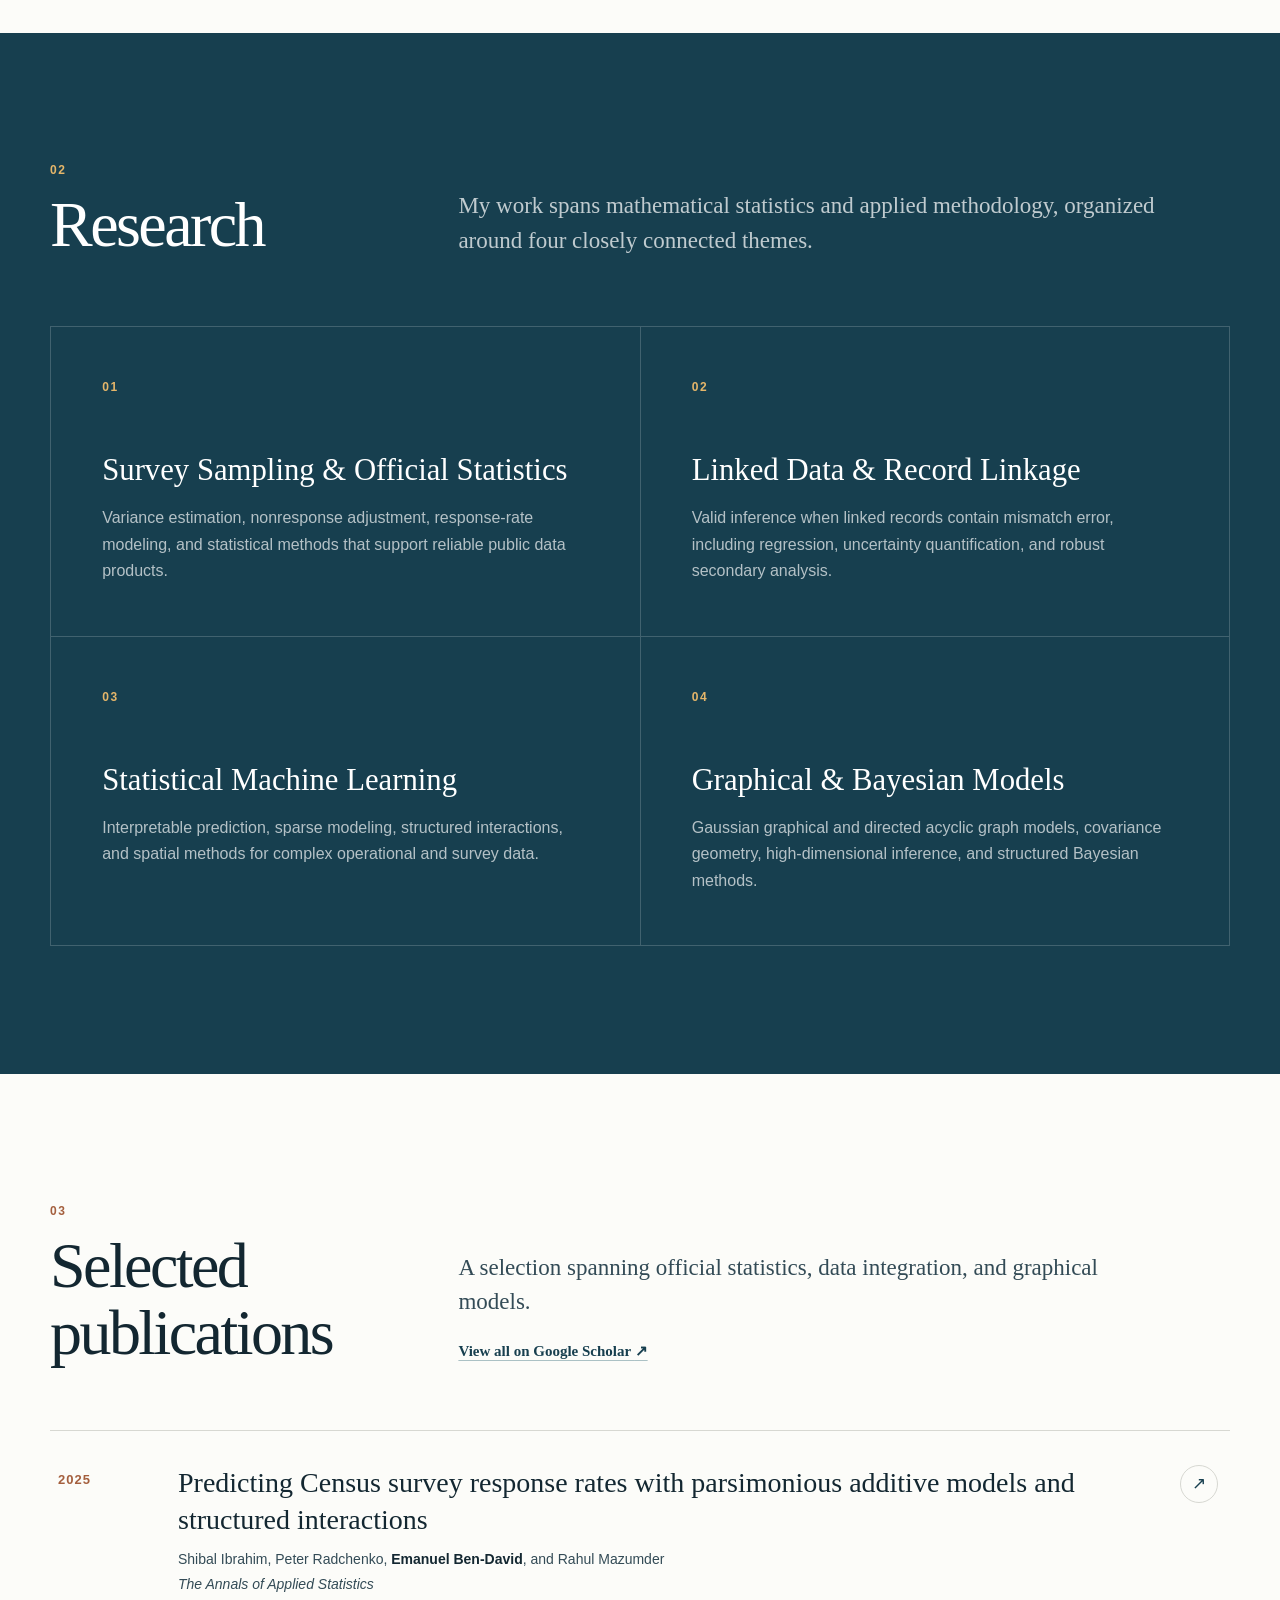
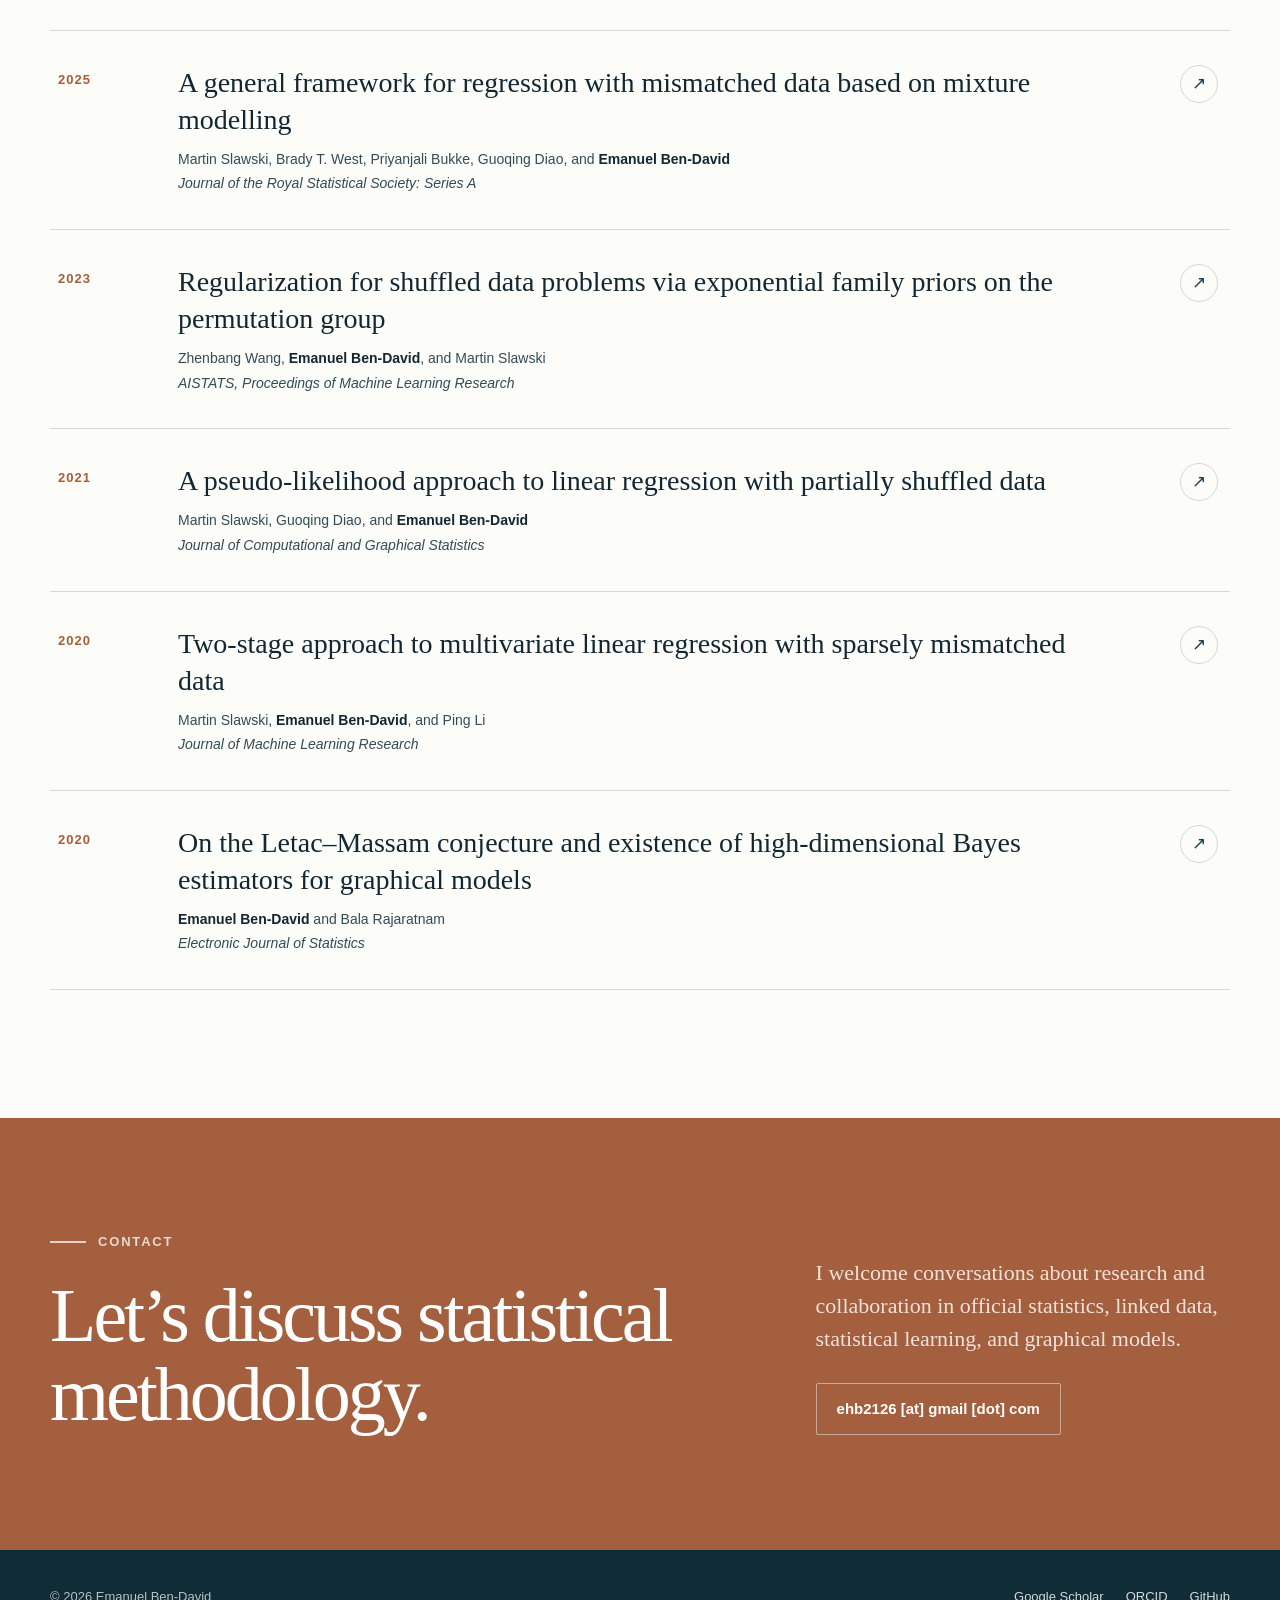
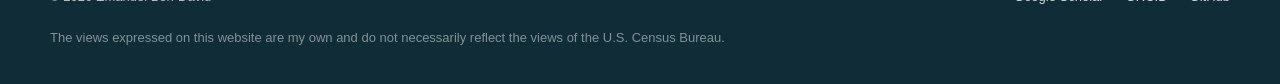
==== commit e4853b3b: "Add enhanced profile photo" ====
--- a/index.html
+++ b/index.html
@@ -134,6 +134,16 @@
           <div class="section-heading">
             <p class="section-index">01</p>
             <h2 id="about-title">About</h2>
+            <figure class="profile-photo">
+              <img
+                src="images/emanuel-ben-david-profile.jpg"
+                alt="Emanuel Ben-David"
+                width="720"
+                height="720"
+                loading="lazy"
+                decoding="async"
+              >
+            </figure>
           </div>
           <div class="about-copy prose">
             <p class="lede">
--- a/styles.css
+++ b/styles.css
@@ -389,6 +389,29 @@
   align-self: start;
 }
 
+.profile-photo {
+  position: relative;
+  width: min(220px, 100%);
+  margin: 38px 0 0;
+}
+
+.profile-photo::before {
+  position: absolute;
+  inset: 10px -10px -10px 10px;
+  border: 1px solid rgba(164, 95, 62, 0.34);
+  content: "";
+}
+
+.profile-photo img {
+  position: relative;
+  display: block;
+  width: 100%;
+  height: auto;
+  border: 1px solid rgba(19, 39, 49, 0.14);
+  background: var(--paper);
+  box-shadow: 0 18px 48px rgba(20, 49, 59, 0.12);
+}
+
 .section-index {
   margin: 0 0 10px;
   color: var(--rust);
@@ -684,6 +707,11 @@
 }
 
 @media (max-width: 900px) {
+  .profile-photo {
+    width: 180px;
+    margin-top: 28px;
+  }
+
   :root {
     --shell: min(100% - 40px, 760px);
   }
